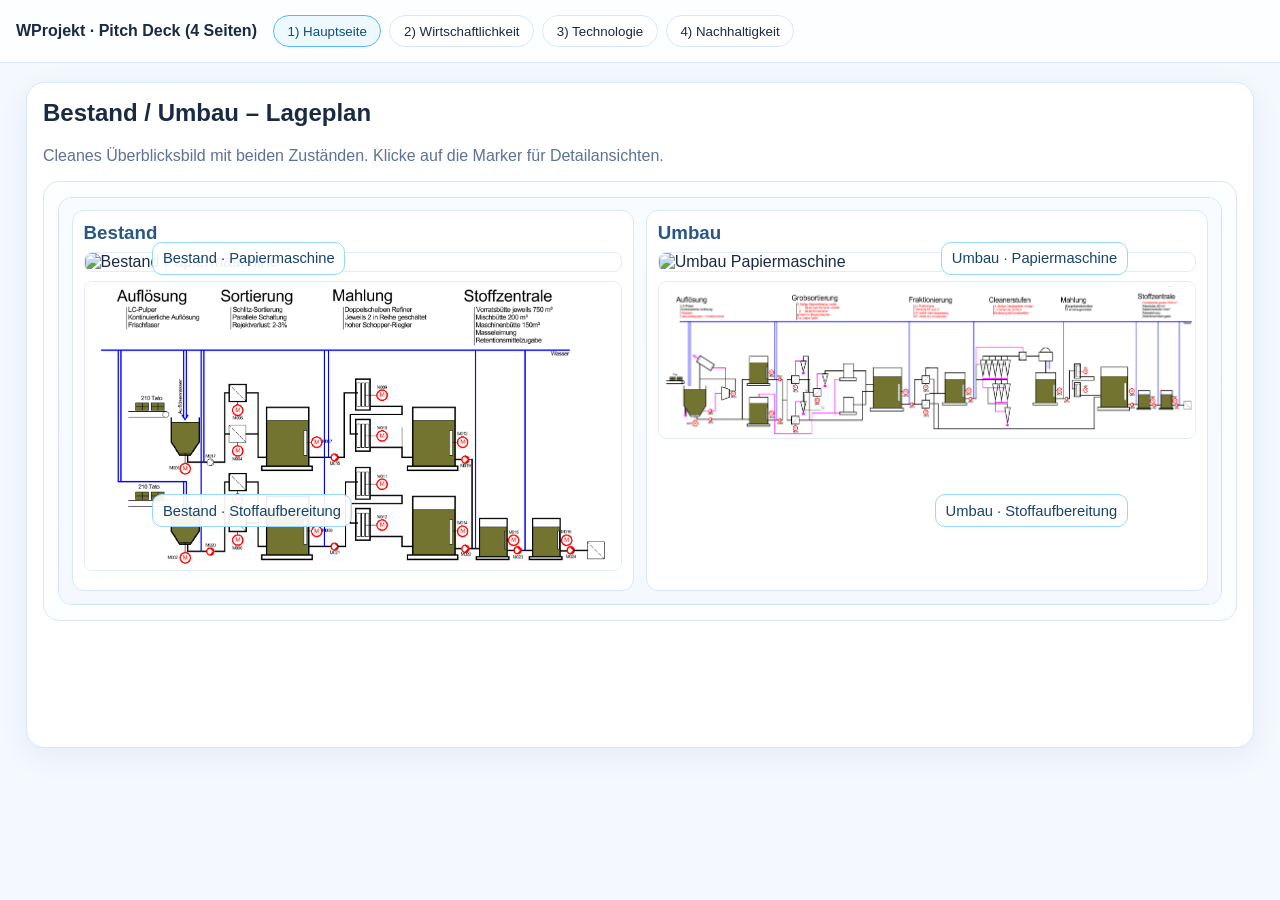
==== index.html @ 0bebb6df "Replace SVG composition with reliable HTML image layout" ====
<!doctype html>
<html lang="de">
<head>
  <meta charset="UTF-8" />
  <meta name="viewport" content="width=device-width, initial-scale=1.0" />
  <title>WProjekt – 4-Seiten Pitch Deck</title>
  <link rel="stylesheet" href="pitch.css" />
</head>
<body>
  <header class="topbar">
    <strong>WProjekt · Pitch Deck (4 Seiten)</strong>
    <nav class="tabs">
      <button class="tab active" data-target="hauptseite">1) Hauptseite</button>
      <button class="tab" data-target="wirtschaftlichkeit">2) Wirtschaftlichkeit</button>
      <button class="tab" data-target="technologie">3) Technologie</button>
      <button class="tab" data-target="nachhaltigkeit">4) Nachhaltigkeit</button>
    </nav>
  </header>

  <main>
    <section id="hauptseite" class="page active">
      <h1>Bestand / Umbau – Lageplan</h1>
      <p class="lead">Cleanes Überblicksbild mit beiden Zuständen. Klicke auf die Marker für Detailansichten.</p>

      <div class="plan-card single">
        <div class="plan-wrap">
          <div class="plan-combined" aria-label="Lageplan mit Bestand und Umbau">
            <div class="plan-col">
              <h3>Bestand</h3>
              <img src="Papiermaschine_Bestand.png" alt="Bestand Papiermaschine" />
              <img src="Stoffaufbereitung_Bestand.png" alt="Bestand Stoffaufbereitung" />
            </div>
            <div class="plan-col">
              <h3>Umbau</h3>
              <img src="Papiermaschine_Umbau.png" alt="Umbau Papiermaschine" />
              <img src="Stoffaufbereitung_Umbau.png" alt="Umbau Stoffaufbereitung" />
            </div>
          </div>

          <button class="hotspot hs1" data-title="Bestand – Stoffaufbereitung" data-image="Stoffaufbereitung_Bestand.png">Bestand · Stoffaufbereitung</button>
          <button class="hotspot hs2" data-title="Bestand – Papiermaschine" data-image="Papiermaschine_Bestand.png">Bestand · Papiermaschine</button>
          <button class="hotspot hs3" data-title="Umbau – Stoffaufbereitung" data-image="Stoffaufbereitung_Umbau.png">Umbau · Stoffaufbereitung</button>
          <button class="hotspot hs4" data-title="Umbau – Papiermaschine" data-image="Papiermaschine_Umbau.png">Umbau · Papiermaschine</button>
        </div>
      </div>
    </section>

    <section id="wirtschaftlichkeit" class="page">
      <h1>Wirtschaftlichkeit</h1>
      <p>Inhalt folgt. Hier ergänzen wir später Kosten, CAPEX/OPEX, ROI und Sensitivität.</p>
    </section>

    <section id="technologie" class="page">
      <h1>Technologie</h1>
      <p>Inhalt folgt. Hier ergänzen wir später Prozessänderungen, Komponenten und Integrationsrisiken.</p>
    </section>

    <section id="nachhaltigkeit" class="page">
      <h1>Nachhaltigkeit (Carbon Footprint)</h1>
      <p>Inhalt folgt. Hier ergänzen wir später CO₂-Bilanz, Scope-Abgrenzung und Einsparpotenziale.</p>
    </section>
  </main>

  <dialog id="viewer" class="viewer">
    <form method="dialog" class="viewer-head">
      <h3 id="viewerTitle">Detailansicht</h3>
      <button aria-label="Schließen">✕</button>
    </form>
    <img id="viewerImage" src="" alt="Detailbild" />
  </dialog>

  <script src="pitch.js"></script>
</body>
</html>
---- pitch.css ----
:root {
  --bg: #f4f8ff;
  --surface: #ffffff;
  --line: #d8e6ff;
  --text: #1a2a44;
  --muted: #5d7296;
  --accent: #8fd3ff;
  --accent-strong: #58b8ff;
}

* { box-sizing: border-box; }
body {
  margin: 0;
  font-family: "Segoe UI", "Inter", Arial, sans-serif;
  background: var(--bg);
  color: var(--text);
}

.topbar {
  position: sticky;
  top: 0;
  z-index: 10;
  display: flex;
  flex-wrap: wrap;
  gap: 0.8rem 1rem;
  align-items: center;
  padding: 0.95rem 1rem;
  background: #ffffffcc;
  backdrop-filter: blur(8px);
  border-bottom: 1px solid var(--line);
}

.tabs { display: flex; gap: 0.5rem; flex-wrap: wrap; }
.tab {
  border: 1px solid var(--line);
  background: #fff;
  color: var(--text);
  border-radius: 999px;
  padding: 0.46rem 0.85rem;
  cursor: pointer;
}
.tab.active {
  border-color: var(--accent-strong);
  background: #eef8ff;
  color: #0f4f79;
}

main { max-width: 1260px; margin: 1.2rem auto; padding: 0 1rem 2rem; }
.page {
  display: none;
  background: var(--surface);
  border: 1px solid var(--line);
  border-radius: 18px;
  padding: 1rem;
  min-height: 74vh;
  box-shadow: 0 8px 30px rgba(31, 86, 129, 0.07);
}
.page.active { display: block; }

h1 { margin-top: 0; }
.lead { color: var(--muted); }

.plan-card.single {
  border: 1px solid var(--line);
  border-radius: 16px;
  padding: 0.9rem;
  background: #fcfeff;
}

.plan-wrap {
  position: relative;
  border-radius: 14px;
  overflow: hidden;
  border: 1px solid #cfe2ff;
}

.plan-combined {
  display: grid;
  grid-template-columns: repeat(2, minmax(0, 1fr));
  gap: 0.8rem;
  padding: 0.8rem;
  background: linear-gradient(#f8fbff, #f5f9ff);
}

.plan-col {
  border: 1px solid #d6e7ff;
  border-radius: 12px;
  background: #fff;
  padding: 0.65rem;
}

.plan-col h3 {
  margin: 0 0 0.5rem;
  color: #295784;
}

.plan-col img {
  width: 100%;
  display: block;
  border: 1px solid #e1edff;
  border-radius: 8px;
  margin-bottom: 0.55rem;
}

.hotspot {
  position: absolute;
  border: 1px solid #98d7ff;
  background: #ffffffeb;
  color: #18436c;
  padding: 0.45rem 0.6rem;
  border-radius: 10px;
  cursor: pointer;
  font-size: 0.92rem;
}
.hotspot:hover { border-color: var(--accent-strong); background: #eef8ff; }

.hs1 { left: 8%; top: 73%; }
.hs2 { left: 8%; top: 11%; }
.hs3 { right: 8%; top: 73%; }
.hs4 { right: 8%; top: 11%; }

.viewer {
  width: min(1100px, 95vw);
  border: 1px solid var(--line);
  border-radius: 14px;
  padding: 0.6rem;
  background: #fff;
  color: var(--text);
}
.viewer::backdrop { background: rgba(30, 52, 78, 0.35); }
.viewer-head {
  display: flex;
  justify-content: space-between;
  align-items: center;
  margin-bottom: 0.65rem;
}
.viewer-head button {
  border: 1px solid var(--line);
  border-radius: 8px;
  padding: 0.35rem 0.55rem;
  cursor: pointer;
  background: #fff;
}
#viewerImage {
  width: 100%;
  max-height: 76vh;
  object-fit: contain;
  border-radius: 8px;
  border: 1px solid #e3eeff;
}
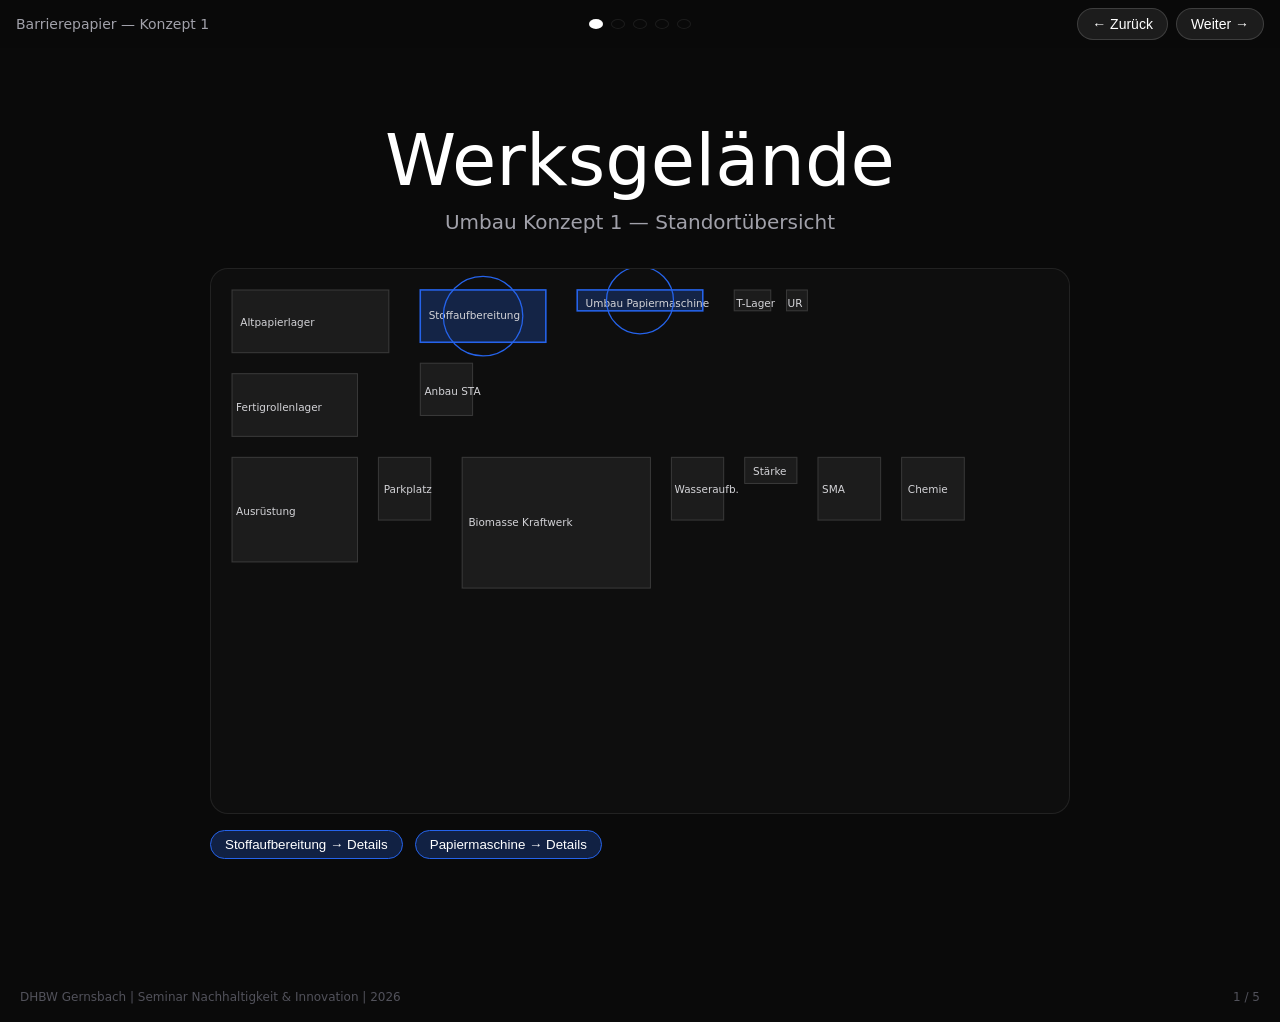
==== commit 27510a14: "Rebuild deck as dark Apple-style 5-slide single-page experience" ====
--- a/index.html
+++ b/index.html
@@ -3,71 +3,148 @@
 <head>
   <meta charset="UTF-8" />
   <meta name="viewport" content="width=device-width, initial-scale=1.0" />
-  <title>WProjekt – 4-Seiten Pitch Deck</title>
+  <title>Barrierepapier — Konzept 1</title>
   <link rel="stylesheet" href="pitch.css" />
+  <script defer src="https://cdn.jsdelivr.net/npm/chart.js@4.4.3/dist/chart.umd.min.js"></script>
 </head>
 <body>
   <header class="topbar">
-    <strong>WProjekt · Pitch Deck (4 Seiten)</strong>
-    <nav class="tabs">
-      <button class="tab active" data-target="hauptseite">1) Hauptseite</button>
-      <button class="tab" data-target="wirtschaftlichkeit">2) Wirtschaftlichkeit</button>
-      <button class="tab" data-target="technologie">3) Technologie</button>
-      <button class="tab" data-target="nachhaltigkeit">4) Nachhaltigkeit</button>
-    </nav>
+    <div class="project-title">Barrierepapier — Konzept 1</div>
+    <nav class="dot-nav" id="dotNav" aria-label="Slide Navigation"></nav>
+    <div class="nav-actions">
+      <button id="prevBtn" class="pill">← Zurück</button>
+      <button id="nextBtn" class="pill">Weiter →</button>
+    </div>
   </header>
 
-  <main>
-    <section id="hauptseite" class="page active">
-      <h1>Bestand / Umbau – Lageplan</h1>
-      <p class="lead">Cleanes Überblicksbild mit beiden Zuständen. Klicke auf die Marker für Detailansichten.</p>
+  <main class="deck">
+    <section class="slide active" data-title="Werksgelände">
+      <h1>Werksgelände</h1>
+      <p class="sub">Umbau Konzept 1 — Standortübersicht</p>
 
-      <div class="plan-card single">
-        <div class="plan-wrap">
-          <div class="plan-combined" aria-label="Lageplan mit Bestand und Umbau">
-            <div class="plan-col">
-              <h3>Bestand</h3>
-              <img src="Papiermaschine_Bestand.png" alt="Bestand Papiermaschine" />
-              <img src="Stoffaufbereitung_Bestand.png" alt="Bestand Stoffaufbereitung" />
-            </div>
-            <div class="plan-col">
-              <h3>Umbau</h3>
-              <img src="Papiermaschine_Umbau.png" alt="Umbau Papiermaschine" />
-              <img src="Stoffaufbereitung_Umbau.png" alt="Umbau Stoffaufbereitung" />
-            </div>
-          </div>
+      <div class="plan-wrap">
+        <svg viewBox="0 0 820 520" class="lageplan" role="img" aria-label="Lageplan mit Gebäuden">
+          <g class="building"><rect x="20" y="20" width="150" height="60"/><text x="28" y="54">Altpapierlager</text></g>
+          <g class="building interactive" data-target="stoff"><rect x="200" y="20" width="120" height="50"/><text x="208" y="48">Stoffaufbereitung</text></g>
+          <g class="building interactive" data-target="pm"><rect x="350" y="20" width="120" height="20"/><text x="358" y="36">Umbau Papiermaschine</text></g>
+          <g class="building"><rect x="500" y="20" width="35" height="20"/><text x="502" y="36">T-Lager</text></g>
+          <g class="building"><rect x="550" y="20" width="20" height="20"/><text x="551" y="36">UR</text></g>
+          <g class="building"><rect x="200" y="90" width="50" height="50"/><text x="204" y="120">Anbau STA</text></g>
+          <g class="building"><rect x="20" y="100" width="120" height="60"/><text x="24" y="136">Fertigrollenlager</text></g>
+          <g class="building"><rect x="20" y="180" width="120" height="100"/><text x="24" y="235">Ausrüstung</text></g>
+          <g class="building"><rect x="160" y="180" width="50" height="60"/><text x="165" y="214">Parkplatz</text></g>
+          <g class="building"><rect x="240" y="180" width="180" height="125"/><text x="246" y="246">Biomasse Kraftwerk</text></g>
+          <g class="building"><rect x="440" y="180" width="50" height="60"/><text x="443" y="214">Wasseraufb.</text></g>
+          <g class="building"><rect x="510" y="180" width="50" height="25"/><text x="518" y="197">Stärke</text></g>
+          <g class="building"><rect x="580" y="180" width="60" height="60"/><text x="584" y="214">SMA</text></g>
+          <g class="building"><rect x="660" y="180" width="60" height="60"/><text x="666" y="214">Chemie</text></g>
 
-          <button class="hotspot hs1" data-title="Bestand – Stoffaufbereitung" data-image="Stoffaufbereitung_Bestand.png">Bestand · Stoffaufbereitung</button>
-          <button class="hotspot hs2" data-title="Bestand – Papiermaschine" data-image="Papiermaschine_Bestand.png">Bestand · Papiermaschine</button>
-          <button class="hotspot hs3" data-title="Umbau – Stoffaufbereitung" data-image="Stoffaufbereitung_Umbau.png">Umbau · Stoffaufbereitung</button>
-          <button class="hotspot hs4" data-title="Umbau – Papiermaschine" data-image="Papiermaschine_Umbau.png">Umbau · Papiermaschine</button>
+          <circle class="pulse" cx="260" cy="45" r="38"></circle>
+          <circle class="pulse" cx="410" cy="30" r="32"></circle>
+        </svg>
+        <div class="chips">
+          <button class="chip" data-target="stoff">Stoffaufbereitung → Details</button>
+          <button class="chip" data-target="pm">Papiermaschine → Details</button>
         </div>
+      </div>
+
+      <div id="overlayPanel" class="overlay-panel">
+        <div class="overlay-head">
+          <h3 id="overlayTitle">Detailansicht</h3>
+          <button id="closeOverlay" class="pill">✕ Schließen</button>
+        </div>
+        <img id="overlayImage" src="" alt="Detailbild" />
       </div>
     </section>
 
-    <section id="wirtschaftlichkeit" class="page">
-      <h1>Wirtschaftlichkeit</h1>
-      <p>Inhalt folgt. Hier ergänzen wir später Kosten, CAPEX/OPEX, ROI und Sensitivität.</p>
+    <section class="slide" data-title="Investition & Wirtschaftlichkeit">
+      <h1>Investition & Wirtschaftlichkeit</h1>
+      <p class="sub">Amortisation in Jahr 13 — positiver NPV ab Jahr 14</p>
+      <div class="kpi-grid two">
+        <article class="card"><p class="kpi">248,4</p><p class="meta">Gesamt-CAPEX (Mio. €)</p></article>
+        <article class="card"><p class="kpi">13</p><p class="meta">Break-Even (Jahr)</p></article>
+        <article class="card"><p class="kpi pos">+15,4</p><p class="meta">OPEX Δ Energie (Mio. €/a)</p></article>
+        <article class="card"><p class="kpi pos">+75,1</p><p class="meta">OPEX Δ Rohstoff (Mio. €/a)</p></article>
+      </div>
+      <div class="card"><h3>Kumulierter Cashflow über 25 Jahre</h3><canvas id="cashflowChart"></canvas></div>
+      <div class="card"><h3>OPEX-Struktur Bestand vs. Umbau (Mio. €/a)</h3><canvas id="opexChart"></canvas></div>
+
+      <details><summary>CAPEX-Aufschlüsselung (Top-Positionen)</summary><table><tr><td>Biomassekraftwerk</td><td>124,4 Mio. €</td></tr><tr><td>Papiermaschine (Umbau)</td><td>83,1 Mio. €</td></tr><tr><td>Stoffaufbereitung</td><td>32,9 Mio. €</td></tr><tr><td>Streichmassenaufb.</td><td>8,0 Mio. €</td></tr><tr><th>Gesamt</th><th>248,4 Mio. €</th></tr></table></details>
+      <details><summary>LCOE Biomassekraftwerk</summary><p>Szenario A: <strong>40,3 €/MWh</strong> (−50 % vs. Markt) · NPV +209 Mio. €</p><p>Szenario B: <strong>53,3 €/MWh</strong> (−37 % vs. Markt) · Marktpreis 80–100 €/MWh</p></details>
+      <details><summary>Jahresergebnis (Auswahl)</summary><table><tr><th>Jahr</th><th>EBITDA</th><th>Cashflow</th><th>Kumuliert</th></tr><tr><td>1</td><td>−16,0</td><td>−16,0</td><td>−264</td></tr><tr><td>5</td><td>+27,5</td><td>+22,2</td><td>−174</td></tr><tr><td>10</td><td>+25,4</td><td>+20,8</td><td>−65</td></tr><tr><td>13</td><td>+24,5</td><td>+20,1</td><td>−4</td></tr><tr><td>15</td><td>+23,5</td><td>+19,4</td><td>+36</td></tr><tr><td>25</td><td>+17,1</td><td>+14,9</td><td>+207</td></tr></table></details>
     </section>
 
-    <section id="technologie" class="page">
-      <h1>Technologie</h1>
-      <p>Inhalt folgt. Hier ergänzen wir später Prozessänderungen, Komponenten und Integrationsrisiken.</p>
+    <section class="slide" data-title="Product Carbon Footprint">
+      <h1>Product Carbon Footprint</h1>
+      <p class="sub">Cradle-to-Gate | Funktionelle Einheit: 1 m² Barrierepapier</p>
+      <div class="banner"><p class="hero">−52,7 %</p><p class="sub">PCF-Reduktion gegenüber Bestand</p><span class="success">✓ Ziel ≥ 50% erreicht</span></div>
+      <div class="kpi-grid three">
+        <article class="card"><p class="kpi">0,071</p><p class="meta">PCF Bestand (kg CO₂e/m²)</p></article>
+        <article class="card"><p class="kpi">0,034</p><p class="meta">PCF Umbau (kg CO₂e/m²)</p></article>
+        <article class="card"><p class="kpi">662 → 0</p><p class="meta">Strom Extern (kWh/t)</p></article>
+      </div>
+      <div class="card"><h3>CO₂e-Beitrag je Kategorie (kg CO₂e / m²)</h3><canvas id="pcfChart"></canvas><p class="meta">* Streichkomponenten (Umbau) beinhalten PHA, Chitosan, Shellac.</p></div>
+      <details><summary>Emissionsfaktoren (Quellen)</summary><table><tr><th>Material</th><th>EF</th><th>Quelle</th></tr><tr><td>BEKP Eukalyptus</td><td>1,10</td><td>ecoinvent</td></tr><tr><td>Altpapier AP 04.01.01</td><td>0,09</td><td>IDEMAT 2024</td></tr><tr><td>PHA</td><td>6,00</td><td>IDEMAT 2024</td></tr><tr><td>Chitosan</td><td>10,00</td><td>IDEMAT 2024</td></tr><tr><td>Shellac E904</td><td>2,00</td><td>IDEMAT 2024</td></tr></table></details>
+      <details><summary>Vollständige Mengenbilanz</summary><p>BEKP/Altpapier: 37,50 → 41,30 g/m² · Strom: 828 → 1001 kWh/t · Gas: 342 → 0 kWh/t · Wasser: 12,0 → 10,2 m³/t.</p></details>
     </section>
 
-    <section id="nachhaltigkeit" class="page">
-      <h1>Nachhaltigkeit (Carbon Footprint)</h1>
-      <p>Inhalt folgt. Hier ergänzen wir später CO₂-Bilanz, Scope-Abgrenzung und Einsparpotenziale.</p>
+    <section class="slide" data-title="Slot-Die Technologie">
+      <h1>Slot-Die Barrierebeschichtung</h1>
+      <p class="sub">10-Schicht-Sprühtechnologie — wasserbasiert, mineralölfrei, recyclebar</p>
+      <div class="split">
+        <article class="card stack">
+          <p class="meta">50 g/m² gesamt</p>
+          <div class="layers">
+            <div style="--h:8%;--c:rgba(37,99,235,.3)">Top Coat hydrophob · 0,8 g/m²</div>
+            <div style="--h:14%;--c:rgba(239,159,39,.35)">Barrierestrich oben · 4,0 g/m²</div>
+            <div style="--h:10%;--c:rgba(93,202,165,.25)">Primer oben · 2,0 g/m²</div>
+            <div style="--h:44%;--c:rgba(255,255,255,.08)">Recyclingfaser · 38,0 g/m²</div>
+            <div style="--h:10%;--c:rgba(93,202,165,.25)">Primer unten · 2,0 g/m²</div>
+            <div style="--h:14%;--c:rgba(239,159,39,.35)">Barrierestrich unten · 4,0 g/m²</div>
+          </div>
+        </article>
+        <article class="card">
+          <h3>Präzisionsbeschichtung ohne Kontakt</h3>
+          <p>Das Slot-Die-Verfahren trägt wasserbasierte Funktionsschichten berührungslos und hochpräzise auf. Geeignet für Biopolymer-Dispersionen wie PHA, Chitosan und PVOH — mit homogener Schichtdicke unter 1 μm Toleranz.</p>
+          <div class="link-buttons"><a class="pill" href="#">Slot-Die CFD Simulation</a><a class="pill" href="#">Basics of Slot Die Coating</a><a class="pill" href="#">Chitosan Slot-Die</a></div>
+        </article>
+      </div>
+      <h3>Marktpositionierung — Top-3 Fahrweisen (85 % der Produktion)</h3>
+      <div class="kpi-grid three">
+        <article class="card"><p class="kpi">45 %</p><p class="meta">Standard Fett</p><div class="bar"><span style="width:45%"></span></div></article>
+        <article class="card"><p class="kpi">25 %</p><p class="meta">Universal</p><div class="bar"><span style="width:25%"></span></div></article>
+        <article class="card"><p class="kpi">10 %</p><p class="meta">Hochtemperatur</p><div class="bar"><span style="width:10%"></span></div></article>
+      </div>
+      <details><summary>Alle 6 Produktvarianten</summary><p>Standard Fett, Universal, Hochtemperatur sowie MOH-konform, Max Fett+MOH, Hochbarriere OTR.</p></details>
+      <details><summary>Vollständige Strichrezepturen</summary><p>Hitzebarriere, MOH-Barriere und Top-Coat gemäß Vorgaben (PHA/Chitosan/PVOH/AKD/Shellac etc.).</p></details>
+      <details><summary>Technische Produktspezifikationen</summary><p>Flächengewicht 50 g/m² ±2 %, KIT ≥8, WVTR &lt;80, OTR &lt;20 cm³/m²·d.</p></details>
+    </section>
+
+    <section class="slide" data-title="Nachhaltigkeit & Ressourcen">
+      <h1>Nachhaltigkeit & Ressourcen</h1>
+      <p class="sub">Weniger Wasser, kürzere Lieferkette, Null externe Entsorgung</p>
+      <div class="kpi-grid three">
+        <article class="card"><p class="kpi">−15,1 %</p><p class="meta">Frischwasser (12,0 → 10,2 m³/t)</p></article>
+        <article class="card"><p class="kpi">−15,1 %</p><p class="meta">Abwasser (10,8 → 9,2 m³/t)</p></article>
+        <article class="card"><p class="kpi">0 €/t</p><p class="meta">Entsorgung (intern Biomasse-KW)</p></article>
+      </div>
+      <h3>Wasserspar-Maßnahmen</h3>
+      <div class="kpi-grid three">
+        <article class="card"><p class="meta"><strong>Scheibenfilter</strong> · −0,55 m³/t</p></article>
+        <article class="card"><p class="meta"><strong>Traversierreiniger</strong> · −1,58 m³/t</p></article>
+        <article class="card"><p class="meta"><strong>Streichfarbenaufbereitung</strong> · +0,31 m³/t</p></article>
+      </div>
+      <p class="meta">Gesamteinsparung: −1,82 m³/t = −15,1 % Frischwasserreduktion</p>
+      <div class="card"><h3>Lieferkette</h3><p>BEKP Eukalyptus: 🚢 9.000 km (1,10 kg CO₂e/kg)</p><p>Altpapier AP 04.01.01: 🚚 50 km (0,09 kg CO₂e/kg)</p><div class="distance"><div class="full"></div><div class="tiny"></div></div><p class="meta">−99,4 % Transportdistanz</p></div>
+      <details><summary>Vollständige Wasserbilanz</summary><p>Abwasser 8,5 m³/t, Verdunstung 2,2 m³/t, Produktfeuchte 0,05 m³/t, Kühlwasserverluste 0,75 m³/t.</p></details>
+      <details><summary>Energiemanagement: Bestand vs. Umbau</summary><p>Bestand: Kohlestaub + ext. Strom + Gas / Umbau: Biomassekraftwerk, 0 % ext. Strom, kein Gas.</p></details>
     </section>
   </main>
 
-  <dialog id="viewer" class="viewer">
-    <form method="dialog" class="viewer-head">
-      <h3 id="viewerTitle">Detailansicht</h3>
-      <button aria-label="Schließen">✕</button>
-    </form>
-    <img id="viewerImage" src="" alt="Detailbild" />
-  </dialog>
+  <footer class="foot">
+    <span>DHBW Gernsbach | Seminar Nachhaltigkeit & Innovation | 2026</span>
+    <span id="slideCounter">1 / 5</span>
+  </footer>
 
   <script src="pitch.js"></script>
 </body>
--- a/pitch.css
+++ b/pitch.css
@@ -1,150 +1,105 @@
 :root {
-  --bg: #f4f8ff;
-  --surface: #ffffff;
-  --line: #d8e6ff;
-  --text: #1a2a44;
-  --muted: #5d7296;
-  --accent: #8fd3ff;
-  --accent-strong: #58b8ff;
+  --bg: #0a0a0a;
+  --line: rgba(255, 255, 255, 0.08);
+  --text: #ffffff;
+  --sub: #a1a1aa;
+  --body: #d4d4d8;
+  --blue: #2563eb;
+  --ease: cubic-bezier(0.25, 0.46, 0.45, 0.94);
 }
-
 * { box-sizing: border-box; }
 body {
   margin: 0;
-  font-family: "Segoe UI", "Inter", Arial, sans-serif;
   background: var(--bg);
   color: var(--text);
+  font-family: -apple-system, system-ui, "Helvetica Neue", sans-serif;
+  font-weight: 300;
+}
+.topbar {
+  position: sticky; top: 0; z-index: 20;
+  height: 48px; display: grid; grid-template-columns: 1fr auto 1fr;
+  align-items: center; padding: 0 16px;
+  background: rgba(10,10,10,.85); backdrop-filter: blur(20px);
+}
+.project-title { font-size: 14px; color: var(--sub); }
+.dot-nav { display: flex; gap: 8px; justify-content: center; }
+.dot { width: 10px; height: 10px; border-radius: 50%; border: 1px solid var(--line); background: transparent; cursor: pointer; }
+.dot.active { background: #fff; }
+.nav-actions { display: flex; justify-content: flex-end; gap: 8px; }
+.pill {
+  border: 1px solid rgba(255,255,255,.15); background: rgba(255,255,255,.08); color: #fff;
+  border-radius: 100px; padding: 7px 14px; cursor: pointer; text-decoration: none; font-size: 14px;
+  transition: all .4s var(--ease);
+}
+.pill:hover { background: rgba(255,255,255,.15); }
+
+.deck { max-width: 1200px; margin: 0 auto; padding: 30px 24px 90px; }
+.slide { display: none; min-height: calc(100vh - 120px); padding: 20px 0; }
+.slide.active { display: block; }
+h1 { font-size: clamp(56px, 7vw, 72px); font-weight: 200; margin: 20px 0 8px; text-align: center; }
+.sub { font-size: 20px; color: var(--sub); text-align: center; margin: 0 0 34px; }
+h3 { font-size: 22px; font-weight: 300; margin: 20px 0 12px; }
+p { color: var(--body); font-size: 16px; }
+
+.plan-wrap { max-width: 860px; margin: 0 auto; }
+.lageplan { width: 100%; border: 1px solid var(--line); border-radius: 18px; background: rgba(255,255,255,.02); }
+.building rect { fill: rgba(255,255,255,.06); stroke: rgba(255,255,255,.15); transition: fill .2s var(--ease); }
+.building:hover rect { fill: rgba(255,255,255,.1); }
+.building text { fill: #d4d4d8; font-size: 10px; }
+.building.interactive rect { fill: rgba(37,99,235,.25); stroke: #2563eb; stroke-width: 1.5; cursor: pointer; }
+.pulse { fill: none; stroke: #2563eb; stroke-width: 1.2; animation: pulse 2s infinite; }
+@keyframes pulse { 0% {transform: scale(1); opacity:1;} 50% {transform: scale(1.05); opacity:.6;} 100% {transform: scale(1); opacity:1;} }
+.chips { display: flex; gap: 12px; margin: 12px 0; }
+.chip { background: rgba(37,99,235,.25); border: 1px solid #2563eb; color: #fff; border-radius: 100px; padding: 6px 14px; cursor: pointer; }
+
+.overlay-panel {
+  max-height: 0; overflow: hidden; opacity: 0; transition: all .4s var(--ease);
+  border-top: 1px solid transparent; margin-top: 8px;
+}
+.overlay-panel.open { max-height: 720px; opacity: 1; border-top: 1px solid var(--line); padding-top: 14px; }
+.overlay-head { display: flex; justify-content: space-between; align-items: center; }
+.overlay-panel img { width: 100%; border-radius: 18px; border: 1px solid var(--line); }
+
+.kpi-grid { display: grid; gap: 14px; margin: 12px 0 22px; }
+.kpi-grid.two { grid-template-columns: repeat(2, minmax(0, 1fr)); }
+.kpi-grid.three { grid-template-columns: repeat(3, minmax(0, 1fr)); }
+.card { background: rgba(255,255,255,.05); border: 1px solid var(--line); border-radius: 18px; padding: 18px; }
+.kpi { font-size: clamp(48px, 6vw, 64px); line-height: 1; font-weight: 200; margin: 0 0 8px; color: #fff; }
+.kpi.pos { color: #4ade80; }
+.meta { font-size: 13px; color: var(--sub); margin: 0; }
+.banner { text-align: center; margin-bottom: 24px; }
+.hero { font-size: 96px; font-weight: 200; margin: 0; color: #fff; }
+.success { display: inline-block; margin-top: 8px; border-radius: 100px; padding: 6px 20px; color: #4ade80; border: 1px solid rgba(34,197,94,.4); background: rgba(34,197,94,.15); }
+
+canvas { max-height: 300px; }
+
+details { border-top: 1px solid var(--line); padding: 12px 0; }
+summary { list-style: none; cursor: pointer; color: #fff; position: relative; padding-left: 18px; }
+summary::before { content: '›'; position: absolute; left: 0; transition: transform .4s var(--ease); }
+details[open] summary::before { transform: rotate(90deg); }
+
+table { width: 100%; border-collapse: collapse; color: var(--body); }
+td, th { text-align: left; padding: 8px 0; border-bottom: 1px solid var(--line); font-weight: 300; }
+
+.split { display: grid; grid-template-columns: 40% 60%; gap: 14px; }
+.layers { border: 1px solid var(--line); border-radius: 12px; overflow: hidden; }
+.layers div { height: var(--h); background: var(--c); border-bottom: 1px solid rgba(255,255,255,.06); padding: 6px 8px; font-size: 12px; color: #d4d4d8; }
+.link-buttons { display: flex; flex-wrap: wrap; gap: 8px; }
+.bar { margin-top: 8px; height: 8px; border-radius: 99px; background: rgba(255,255,255,.08); }
+.bar span { display: block; height: 100%; background: #2563eb; border-radius: 99px; }
+.distance { margin-top: 12px; }
+.distance .full { height: 10px; background: rgba(255,255,255,.8); border-radius: 100px; }
+.distance .tiny { margin-top: 6px; width: .56%; min-width: 8px; height: 10px; background: #2563eb; border-radius: 100px; }
+
+.foot {
+  height: 40px; display: flex; justify-content: space-between; align-items: center;
+  color: #52525b; font-size: 12px; padding: 0 20px 10px;
 }
 
-.topbar {
-  position: sticky;
-  top: 0;
-  z-index: 10;
-  display: flex;
-  flex-wrap: wrap;
-  gap: 0.8rem 1rem;
-  align-items: center;
-  padding: 0.95rem 1rem;
-  background: #ffffffcc;
-  backdrop-filter: blur(8px);
-  border-bottom: 1px solid var(--line);
+@media (max-width: 900px) {
+  .topbar { grid-template-columns: 1fr; height: auto; gap: 8px; padding: 8px; }
+  .nav-actions { justify-content: center; }
+  .kpi-grid.two, .kpi-grid.three, .split { grid-template-columns: 1fr; }
+  h1 { font-size: 48px; }
+  .hero { font-size: 72px; }
 }
-
-.tabs { display: flex; gap: 0.5rem; flex-wrap: wrap; }
-.tab {
-  border: 1px solid var(--line);
-  background: #fff;
-  color: var(--text);
-  border-radius: 999px;
-  padding: 0.46rem 0.85rem;
-  cursor: pointer;
-}
-.tab.active {
-  border-color: var(--accent-strong);
-  background: #eef8ff;
-  color: #0f4f79;
-}
-
-main { max-width: 1260px; margin: 1.2rem auto; padding: 0 1rem 2rem; }
-.page {
-  display: none;
-  background: var(--surface);
-  border: 1px solid var(--line);
-  border-radius: 18px;
-  padding: 1rem;
-  min-height: 74vh;
-  box-shadow: 0 8px 30px rgba(31, 86, 129, 0.07);
-}
-.page.active { display: block; }
-
-h1 { margin-top: 0; }
-.lead { color: var(--muted); }
-
-.plan-card.single {
-  border: 1px solid var(--line);
-  border-radius: 16px;
-  padding: 0.9rem;
-  background: #fcfeff;
-}
-
-.plan-wrap {
-  position: relative;
-  border-radius: 14px;
-  overflow: hidden;
-  border: 1px solid #cfe2ff;
-}
-
-.plan-combined {
-  display: grid;
-  grid-template-columns: repeat(2, minmax(0, 1fr));
-  gap: 0.8rem;
-  padding: 0.8rem;
-  background: linear-gradient(#f8fbff, #f5f9ff);
-}
-
-.plan-col {
-  border: 1px solid #d6e7ff;
-  border-radius: 12px;
-  background: #fff;
-  padding: 0.65rem;
-}
-
-.plan-col h3 {
-  margin: 0 0 0.5rem;
-  color: #295784;
-}
-
-.plan-col img {
-  width: 100%;
-  display: block;
-  border: 1px solid #e1edff;
-  border-radius: 8px;
-  margin-bottom: 0.55rem;
-}
-
-.hotspot {
-  position: absolute;
-  border: 1px solid #98d7ff;
-  background: #ffffffeb;
-  color: #18436c;
-  padding: 0.45rem 0.6rem;
-  border-radius: 10px;
-  cursor: pointer;
-  font-size: 0.92rem;
-}
-.hotspot:hover { border-color: var(--accent-strong); background: #eef8ff; }
-
-.hs1 { left: 8%; top: 73%; }
-.hs2 { left: 8%; top: 11%; }
-.hs3 { right: 8%; top: 73%; }
-.hs4 { right: 8%; top: 11%; }
-
-.viewer {
-  width: min(1100px, 95vw);
-  border: 1px solid var(--line);
-  border-radius: 14px;
-  padding: 0.6rem;
-  background: #fff;
-  color: var(--text);
-}
-.viewer::backdrop { background: rgba(30, 52, 78, 0.35); }
-.viewer-head {
-  display: flex;
-  justify-content: space-between;
-  align-items: center;
-  margin-bottom: 0.65rem;
-}
-.viewer-head button {
-  border: 1px solid var(--line);
-  border-radius: 8px;
-  padding: 0.35rem 0.55rem;
-  cursor: pointer;
-  background: #fff;
-}
-#viewerImage {
-  width: 100%;
-  max-height: 76vh;
-  object-fit: contain;
-  border-radius: 8px;
-  border: 1px solid #e3eeff;
-}
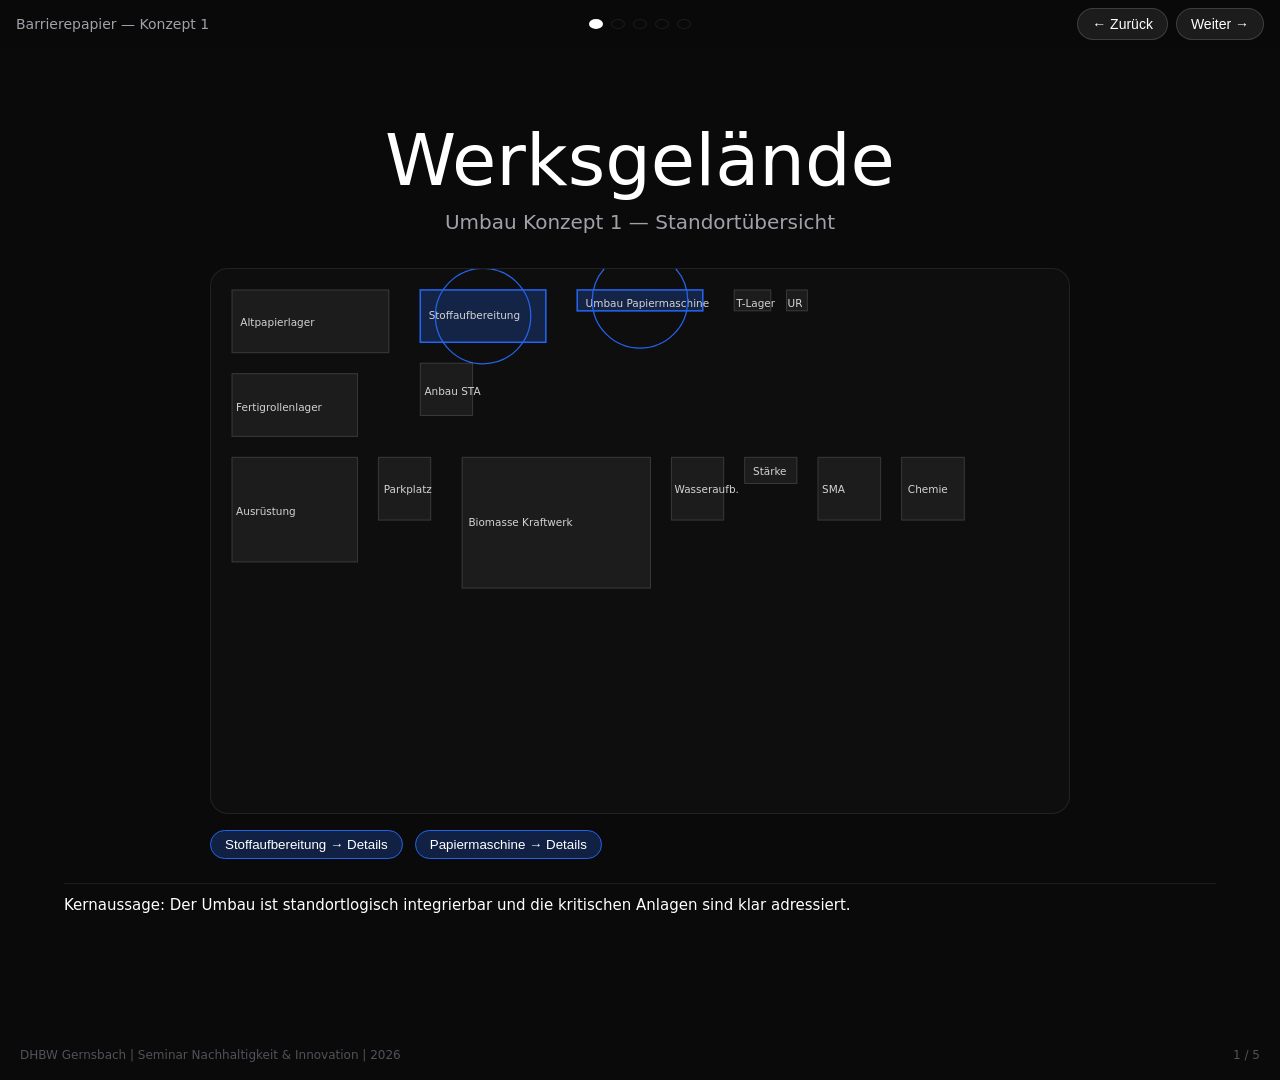
==== commit 437aef5d: "Apply Claude review fixes for charts, SVG pulses, and recipe details" ====
--- a/index.html
+++ b/index.html
@@ -21,7 +21,6 @@
     <section class="slide active" data-title="Werksgelände">
       <h1>Werksgelände</h1>
       <p class="sub">Umbau Konzept 1 — Standortübersicht</p>
-
       <div class="plan-wrap">
         <svg viewBox="0 0 820 520" class="lageplan" role="img" aria-label="Lageplan mit Gebäuden">
           <g class="building"><rect x="20" y="20" width="150" height="60"/><text x="28" y="54">Altpapierlager</text></g>
@@ -38,21 +37,15 @@
           <g class="building"><rect x="510" y="180" width="50" height="25"/><text x="518" y="197">Stärke</text></g>
           <g class="building"><rect x="580" y="180" width="60" height="60"/><text x="584" y="214">SMA</text></g>
           <g class="building"><rect x="660" y="180" width="60" height="60"/><text x="666" y="214">Chemie</text></g>
-
-          <circle class="pulse" cx="260" cy="45" r="38"></circle>
-          <circle class="pulse" cx="410" cy="30" r="32"></circle>
         </svg>
         <div class="chips">
           <button class="chip" data-target="stoff">Stoffaufbereitung → Details</button>
           <button class="chip" data-target="pm">Papiermaschine → Details</button>
         </div>
       </div>
-
+      <p class="so-what">Kernaussage: Der Umbau ist standortlogisch integrierbar und die kritischen Anlagen sind klar adressiert.</p>
       <div id="overlayPanel" class="overlay-panel">
-        <div class="overlay-head">
-          <h3 id="overlayTitle">Detailansicht</h3>
-          <button id="closeOverlay" class="pill">✕ Schließen</button>
-        </div>
+        <div class="overlay-head"><h3 id="overlayTitle">Detailansicht</h3><button id="closeOverlay" class="pill">✕ Schließen</button></div>
         <img id="overlayImage" src="" alt="Detailbild" />
       </div>
     </section>
@@ -66,12 +59,12 @@
         <article class="card"><p class="kpi pos">+15,4</p><p class="meta">OPEX Δ Energie (Mio. €/a)</p></article>
         <article class="card"><p class="kpi pos">+75,1</p><p class="meta">OPEX Δ Rohstoff (Mio. €/a)</p></article>
       </div>
-      <div class="card"><h3>Kumulierter Cashflow über 25 Jahre</h3><canvas id="cashflowChart"></canvas></div>
-      <div class="card"><h3>OPEX-Struktur Bestand vs. Umbau (Mio. €/a)</h3><canvas id="opexChart"></canvas></div>
-
-      <details><summary>CAPEX-Aufschlüsselung (Top-Positionen)</summary><table><tr><td>Biomassekraftwerk</td><td>124,4 Mio. €</td></tr><tr><td>Papiermaschine (Umbau)</td><td>83,1 Mio. €</td></tr><tr><td>Stoffaufbereitung</td><td>32,9 Mio. €</td></tr><tr><td>Streichmassenaufb.</td><td>8,0 Mio. €</td></tr><tr><th>Gesamt</th><th>248,4 Mio. €</th></tr></table></details>
-      <details><summary>LCOE Biomassekraftwerk</summary><p>Szenario A: <strong>40,3 €/MWh</strong> (−50 % vs. Markt) · NPV +209 Mio. €</p><p>Szenario B: <strong>53,3 €/MWh</strong> (−37 % vs. Markt) · Marktpreis 80–100 €/MWh</p></details>
+      <div class="card"><h3>Kumulierter Cashflow über 25 Jahre</h3><div class="chart-wrap"><canvas id="cashflowChart"></canvas></div></div>
+      <div class="card"><h3>OPEX-Struktur Bestand vs. Umbau (Mio. €/a)</h3><div class="chart-wrap opex"><canvas id="opexChart"></canvas></div><p class="meta right">Gesamt: Bestand 208 Mio. € | Umbau 234 Mio. €</p></div>
+      <details><summary>CAPEX-Aufschlüsselung (Top-Positionen)</summary><table><tr><td>Biomassekraftwerk</td><td>124,4 Mio. €</td></tr><tr><td>Papiermaschine (Umbau)</td><td>83,1 Mio. €</td></tr><tr><td>Stoffaufbereitung</td><td>32,9 Mio. €</td></tr><tr><td>Streichmassenaufbereitung</td><td>8,0 Mio. €</td></tr><tr><th>Gesamt</th><th>248,4 Mio. €</th></tr></table></details>
+      <details><summary>LCOE Biomassekraftwerk</summary><div class="kpi-grid two"><article class="card"><p class="kpi">40,3</p><p class="meta">Szenario A €/MWh (−50 % vs. Markt)</p></article><article class="card"><p class="kpi">53,3</p><p class="meta">Szenario B €/MWh (−37 % vs. Markt)</p></article></div><p class="meta">Marktpreis Referenz: 80–100 €/MWh · NPV Szenario A: +209 Mio. €</p></details>
       <details><summary>Jahresergebnis (Auswahl)</summary><table><tr><th>Jahr</th><th>EBITDA</th><th>Cashflow</th><th>Kumuliert</th></tr><tr><td>1</td><td>−16,0</td><td>−16,0</td><td>−264</td></tr><tr><td>5</td><td>+27,5</td><td>+22,2</td><td>−174</td></tr><tr><td>10</td><td>+25,4</td><td>+20,8</td><td>−65</td></tr><tr><td>13</td><td>+24,5</td><td>+20,1</td><td>−4</td></tr><tr><td>15</td><td>+23,5</td><td>+19,4</td><td>+36</td></tr><tr><td>25</td><td>+17,1</td><td>+14,9</td><td>+207</td></tr></table></details>
+      <p class="so-what">Kernaussage: Break-even wird im Jahr 13 erreicht, danach skaliert der positive Cashflow robust.</p>
     </section>
 
     <section class="slide" data-title="Product Carbon Footprint">
@@ -81,71 +74,51 @@
       <div class="kpi-grid three">
         <article class="card"><p class="kpi">0,071</p><p class="meta">PCF Bestand (kg CO₂e/m²)</p></article>
         <article class="card"><p class="kpi">0,034</p><p class="meta">PCF Umbau (kg CO₂e/m²)</p></article>
-        <article class="card"><p class="kpi">662 → 0</p><p class="meta">Strom Extern (kWh/t)</p></article>
+        <article class="card"><p class="kpi">662 → 0</p><p class="meta">Strom Extern (kWh/t)</p><span class="chip minor">−100 %</span></article>
       </div>
-      <div class="card"><h3>CO₂e-Beitrag je Kategorie (kg CO₂e / m²)</h3><canvas id="pcfChart"></canvas><p class="meta">* Streichkomponenten (Umbau) beinhalten PHA, Chitosan, Shellac.</p></div>
-      <details><summary>Emissionsfaktoren (Quellen)</summary><table><tr><th>Material</th><th>EF</th><th>Quelle</th></tr><tr><td>BEKP Eukalyptus</td><td>1,10</td><td>ecoinvent</td></tr><tr><td>Altpapier AP 04.01.01</td><td>0,09</td><td>IDEMAT 2024</td></tr><tr><td>PHA</td><td>6,00</td><td>IDEMAT 2024</td></tr><tr><td>Chitosan</td><td>10,00</td><td>IDEMAT 2024</td></tr><tr><td>Shellac E904</td><td>2,00</td><td>IDEMAT 2024</td></tr></table></details>
-      <details><summary>Vollständige Mengenbilanz</summary><p>BEKP/Altpapier: 37,50 → 41,30 g/m² · Strom: 828 → 1001 kWh/t · Gas: 342 → 0 kWh/t · Wasser: 12,0 → 10,2 m³/t.</p></details>
+      <div class="card"><h3>CO₂e-Beitrag je Kategorie (kg CO₂e / m²)</h3><div class="chart-wrap"><canvas id="pcfChart"></canvas></div><p class="meta">* Streichkomponenten (Umbau) beinhalten PHA, Chitosan, Shellac — höherwertiger Rohstoff, der Erdgas und Frischfaser kompensiert.</p></div>
+      <details><summary>Emissionsfaktoren (Quellen)</summary><table><tr><th>Material</th><th>EF [kg CO₂e/kg]</th><th>Quelle</th></tr><tr><td>BEKP Eukalyptus</td><td>1,10</td><td>ecoinvent</td></tr><tr><td>Altpapier AP 04.01.01</td><td>0,09</td><td>IDEMAT 2024</td></tr><tr><td>PHA</td><td>6,00</td><td>IDEMAT 2024</td></tr><tr><td>Chitosan</td><td>10,00</td><td>IDEMAT 2024</td></tr><tr><td>Shellac E904</td><td>2,00</td><td>IDEMAT 2024</td></tr><tr><td>Strom DE-Mix 2026</td><td>0,40</td><td>UBA/DEFRA 2025</td></tr><tr><td>Biomasse Strom intern</td><td>0,04</td><td>ProBas UBA</td></tr><tr><td>Dampf Biomasse intern</td><td>0,04</td><td>ProBas UBA</td></tr><tr><td>Dampf Erdgas</td><td>0,20</td><td>ProBas UBA</td></tr></table></details>
+      <details><summary>Vollständige Mengenbilanz</summary><table><tr><th>Komponente</th><th>Bestand [g/m²]</th><th>Umbau [g/m²]</th></tr><tr><td>BEKP / Altpapier</td><td>37,50</td><td>41,30</td></tr><tr><td>Stärke Oberfläche</td><td>4,00</td><td>3,68</td></tr><tr><td>Primer</td><td>–</td><td>4,00</td></tr><tr><td>Barrierestrich</td><td>–</td><td>8,00</td></tr><tr><td>Deckstrich</td><td>–</td><td>4,00</td></tr><tr><td>Strom gesamt</td><td>828 kWh/t</td><td>1001 kWh/t</td></tr><tr><td>Dampf</td><td>630 kWh/t</td><td>659 kWh/t</td></tr><tr><td>Gas</td><td>342 kWh/t</td><td>0 kWh/t</td></tr><tr><td>Frischwasser</td><td>12,0 m³/t</td><td>10,2 m³/t</td></tr></table></details>
+      <p class="so-what">Kernaussage: Trotz komplexerer Rezeptur sinkt der PCF deutlich um 52,7 %.</p>
     </section>
 
     <section class="slide" data-title="Slot-Die Technologie">
       <h1>Slot-Die Barrierebeschichtung</h1>
       <p class="sub">10-Schicht-Sprühtechnologie — wasserbasiert, mineralölfrei, recyclebar</p>
       <div class="split">
-        <article class="card stack">
-          <p class="meta">50 g/m² gesamt</p>
-          <div class="layers">
-            <div style="--h:8%;--c:rgba(37,99,235,.3)">Top Coat hydrophob · 0,8 g/m²</div>
-            <div style="--h:14%;--c:rgba(239,159,39,.35)">Barrierestrich oben · 4,0 g/m²</div>
-            <div style="--h:10%;--c:rgba(93,202,165,.25)">Primer oben · 2,0 g/m²</div>
-            <div style="--h:44%;--c:rgba(255,255,255,.08)">Recyclingfaser · 38,0 g/m²</div>
-            <div style="--h:10%;--c:rgba(93,202,165,.25)">Primer unten · 2,0 g/m²</div>
-            <div style="--h:14%;--c:rgba(239,159,39,.35)">Barrierestrich unten · 4,0 g/m²</div>
-          </div>
-        </article>
-        <article class="card">
-          <h3>Präzisionsbeschichtung ohne Kontakt</h3>
-          <p>Das Slot-Die-Verfahren trägt wasserbasierte Funktionsschichten berührungslos und hochpräzise auf. Geeignet für Biopolymer-Dispersionen wie PHA, Chitosan und PVOH — mit homogener Schichtdicke unter 1 μm Toleranz.</p>
-          <div class="link-buttons"><a class="pill" href="#">Slot-Die CFD Simulation</a><a class="pill" href="#">Basics of Slot Die Coating</a><a class="pill" href="#">Chitosan Slot-Die</a></div>
-        </article>
+        <article class="card"><p class="meta">50 g/m² gesamt</p><div class="layers"><div style="--h:8%;--c:rgba(37,99,235,.3)">Top Coat hydrophob · 0,8 g/m²</div><div style="--h:14%;--c:rgba(239,159,39,.35)">Barrierestrich oben · 4,0 g/m²</div><div style="--h:10%;--c:rgba(93,202,165,.25)">Primer oben · 2,0 g/m²</div><div style="--h:44%;--c:rgba(255,255,255,.08)">Recyclingfaser · 38,0 g/m²</div><div style="--h:10%;--c:rgba(93,202,165,.25)">Primer unten · 2,0 g/m²</div><div style="--h:14%;--c:rgba(239,159,39,.35)">Barrierestrich unten · 4,0 g/m²</div></div></article>
+        <article class="card"><h3>Präzisionsbeschichtung ohne Kontakt</h3><p>Das Slot-Die-Verfahren trägt wasserbasierte Funktionsschichten berührungslos und hochpräzise auf. Geeignet für Biopolymer-Dispersionen wie PHA, Chitosan und PVOH — mit homogener Schichtdicke unter 1 μm Toleranz.</p><div class="link-buttons"><a class="pill" href="#">Slot-Die CFD Simulation (Case Study)</a><a class="pill" href="#">Basics of Slot Die Coating — next Machinery</a><a class="pill" href="#">Chitosan Slot-Die — Springer Nature</a></div></article>
       </div>
       <h3>Marktpositionierung — Top-3 Fahrweisen (85 % der Produktion)</h3>
-      <div class="kpi-grid three">
-        <article class="card"><p class="kpi">45 %</p><p class="meta">Standard Fett</p><div class="bar"><span style="width:45%"></span></div></article>
-        <article class="card"><p class="kpi">25 %</p><p class="meta">Universal</p><div class="bar"><span style="width:25%"></span></div></article>
-        <article class="card"><p class="kpi">10 %</p><p class="meta">Hochtemperatur</p><div class="bar"><span style="width:10%"></span></div></article>
-      </div>
-      <details><summary>Alle 6 Produktvarianten</summary><p>Standard Fett, Universal, Hochtemperatur sowie MOH-konform, Max Fett+MOH, Hochbarriere OTR.</p></details>
-      <details><summary>Vollständige Strichrezepturen</summary><p>Hitzebarriere, MOH-Barriere und Top-Coat gemäß Vorgaben (PHA/Chitosan/PVOH/AKD/Shellac etc.).</p></details>
-      <details><summary>Technische Produktspezifikationen</summary><p>Flächengewicht 50 g/m² ±2 %, KIT ≥8, WVTR &lt;80, OTR &lt;20 cm³/m²·d.</p></details>
+      <div class="kpi-grid three"><article class="card"><p class="kpi">45 %</p><p class="meta">Standard Fett · KIT ≥ 10 | WVTR &lt; 150 | bis 200 °C</p><div class="bar"><span style="width:45%"></span></div></article><article class="card"><p class="kpi">25 %</p><p class="meta">Universal · KIT ≥ 10 | WVTR &lt; 80 | OTR &lt; 50</p><div class="bar"><span style="width:25%"></span></div></article><article class="card"><p class="kpi">10 %</p><p class="meta">Hochtemperatur · KIT ≥ 8 | bis 220 °C</p><div class="bar"><span style="width:10%"></span></div></article></div>
+      <details><summary>Alle 6 Produktvarianten</summary><table><tr><th>Variante</th><th>Anteil</th><th>Fokus</th></tr><tr><td>Standard Fett</td><td>45%</td><td>Fettbarriere</td></tr><tr><td>Universal</td><td>25%</td><td>Fett + MOH</td></tr><tr><td>Hochtemperatur</td><td>10%</td><td>220°C Stabilität</td></tr><tr><td>MOH-konform</td><td>5%</td><td>MOSH/MOAH</td></tr><tr><td>Max Fett+MOH</td><td>5%</td><td>Kombi-Barriere</td></tr><tr><td>Hochbarriere OTR</td><td>5%</td><td>Sauerstoffbarriere</td></tr></table></details>
+      <details><summary>Vollständige Strichrezepturen</summary>
+        <h4>Hitzebarriere (0,4 g/m² je Schicht)</h4>
+        <table><tr><th>Komponente</th><th>Teile</th><th>Dosierung</th><th>Funktion</th></tr><tr><td>PHA</td><td>80</td><td>0,320</td><td>Hauptmatrix, hitzestabil</td></tr><tr><td>PVOH</td><td>12</td><td>0,048</td><td>Co-Binder, O₂-Barriere</td></tr><tr><td>Citrat</td><td>4</td><td>0,016</td><td>Weichmacher</td></tr><tr><td>Dispergiermittel</td><td>2</td><td>0,008</td><td>Stabilisierung</td></tr><tr><td>Netzmittel</td><td>1</td><td>0,004</td><td>Benetzung</td></tr><tr><td>Entschäumer</td><td>1</td><td>0,004</td><td>Prozessstabilität</td></tr></table>
+        <h4>MOH-Barriere (0,4 g/m² je Schicht)</h4>
+        <table><tr><th>Komponente</th><th>Teile</th><th>Dosierung</th><th>Funktion</th></tr><tr><td>Chitosan</td><td>69</td><td>0,276</td><td>MOSH/MOAH Barriere</td></tr><tr><td>PVOH</td><td>25</td><td>0,100</td><td>Filmdichte</td></tr><tr><td>Glycerin</td><td>3</td><td>0,012</td><td>Flexibilisierung</td></tr><tr><td>Glyoral</td><td>1,5</td><td>0,006</td><td>Vernetzer</td></tr><tr><td>Netzmittel</td><td>1</td><td>0,004</td><td>Fehlstellenvermeidung</td></tr><tr><td>Entschäumer</td><td>0,5</td><td>0,002</td><td>Prozessstabilität</td></tr></table>
+        <h4>Top Coat hydrophob (0,4 g/m² je Schicht)</h4>
+        <table><tr><th>Komponente</th><th>Teile</th><th>Dosierung</th><th>Funktion</th></tr><tr><td>AKD</td><td>35</td><td>0,140</td><td>Hydrophobierung</td></tr><tr><td>Shellac E904</td><td>20</td><td>0,080</td><td>Filmhärte, Fettdichtigkeit</td></tr><tr><td>Acrylatbinder</td><td>40</td><td>0,160</td><td>Kohäsion, Haftung</td></tr><tr><td>Slipadditiv</td><td>3</td><td>0,012</td><td>Gleitverhalten</td></tr><tr><td>Netzmittel</td><td>1</td><td>0,004</td><td>Verlauf</td></tr><tr><td>Entschäumer</td><td>1</td><td>0,004</td><td>Oberflächenqualität</td></tr></table>
+      </details>
+      <details><summary>Technische Produktspezifikationen</summary><table><tr><th>Eigenschaft</th><th>Bestand</th><th>Umbau</th><th>Prüfnorm</th></tr><tr><td>Flächengewicht</td><td>40 g/m² ±2%</td><td>50 g/m² ±2%</td><td>ISO 536</td></tr><tr><td>Dicke</td><td>50 µm ±5%</td><td>65 µm ±5%</td><td>ISO 534</td></tr><tr><td>Zugfestigkeit MD</td><td>≥3,5 kN/m</td><td>≥3,2 kN/m</td><td>ISO 1924-2</td></tr><tr><td>KIT</td><td>≥8</td><td>≥8</td><td>TAPPI T 559</td></tr><tr><td>WVTR</td><td>&lt;250</td><td>&lt;80</td><td>ISO 2528</td></tr><tr><td>OTR</td><td>—</td><td>&lt;20</td><td>ISO 15105-2</td></tr></table></details>
+      <p class="so-what">Kernaussage: Slot-Die ermöglicht stabile Barriereperformance bei industrieller Skalierbarkeit.</p>
     </section>
 
     <section class="slide" data-title="Nachhaltigkeit & Ressourcen">
       <h1>Nachhaltigkeit & Ressourcen</h1>
       <p class="sub">Weniger Wasser, kürzere Lieferkette, Null externe Entsorgung</p>
-      <div class="kpi-grid three">
-        <article class="card"><p class="kpi">−15,1 %</p><p class="meta">Frischwasser (12,0 → 10,2 m³/t)</p></article>
-        <article class="card"><p class="kpi">−15,1 %</p><p class="meta">Abwasser (10,8 → 9,2 m³/t)</p></article>
-        <article class="card"><p class="kpi">0 €/t</p><p class="meta">Entsorgung (intern Biomasse-KW)</p></article>
-      </div>
+      <div class="kpi-grid three"><article class="card"><p class="kpi">−15,1 %</p><p class="meta">Frischwasser (12,0 → 10,2 m³/t)</p></article><article class="card"><p class="kpi">−15,1 %</p><p class="meta">Abwasser (10,8 → 9,2 m³/t)</p></article><article class="card"><p class="kpi">0 €/t</p><p class="meta">Entsorgung (Rejekte & Schlamm → Biomasse-KW)</p></article></div>
       <h3>Wasserspar-Maßnahmen</h3>
-      <div class="kpi-grid three">
-        <article class="card"><p class="meta"><strong>Scheibenfilter</strong> · −0,55 m³/t</p></article>
-        <article class="card"><p class="meta"><strong>Traversierreiniger</strong> · −1,58 m³/t</p></article>
-        <article class="card"><p class="meta"><strong>Streichfarbenaufbereitung</strong> · +0,31 m³/t</p></article>
-      </div>
+      <div class="kpi-grid three"><article class="card"><p class="meta"><strong>Scheibenfilter</strong></p><p>−0,55 m³/t</p></article><article class="card"><p class="meta"><strong>Traversierreiniger</strong></p><p>−1,58 m³/t</p></article><article class="card"><p class="meta"><strong>Streichfarbenaufbereitung</strong></p><p class="warn">+0,31 m³/t</p></article></div>
       <p class="meta">Gesamteinsparung: −1,82 m³/t = −15,1 % Frischwasserreduktion</p>
-      <div class="card"><h3>Lieferkette</h3><p>BEKP Eukalyptus: 🚢 9.000 km (1,10 kg CO₂e/kg)</p><p>Altpapier AP 04.01.01: 🚚 50 km (0,09 kg CO₂e/kg)</p><div class="distance"><div class="full"></div><div class="tiny"></div></div><p class="meta">−99,4 % Transportdistanz</p></div>
-      <details><summary>Vollständige Wasserbilanz</summary><p>Abwasser 8,5 m³/t, Verdunstung 2,2 m³/t, Produktfeuchte 0,05 m³/t, Kühlwasserverluste 0,75 m³/t.</p></details>
-      <details><summary>Energiemanagement: Bestand vs. Umbau</summary><p>Bestand: Kohlestaub + ext. Strom + Gas / Umbau: Biomassekraftwerk, 0 % ext. Strom, kein Gas.</p></details>
+      <div class="card"><h3>Lieferkette</h3><p>BEKP Eukalyptus (Bestand): 🚢 9.000 km → 1,10 kg CO₂e/kg</p><p>Altpapier AP 04.01.01 (Umbau): 🚚 50 km → 0,09 kg CO₂e/kg</p><div class="distance"><div class="full"></div><div class="tiny"></div></div><p class="meta">−99,4 % Transportdistanz</p></div>
+      <details><summary>Vollständige Wasserbilanz</summary><table><tr><td>Abwasser zur Behandlung</td><td>8,5 m³/t</td><td>Hauptabstrom</td></tr><tr><td>Verdunstung</td><td>2,2 m³/t</td><td>thermischer Verlust</td></tr><tr><td>Produktfeuchte</td><td>0,05 m³/t</td><td>Austrag im Produkt</td></tr><tr><td>Schlamm/Rejekte</td><td>0,5 m³/t</td><td>Faseraustrag</td></tr><tr><td>Kühlwasserverluste</td><td>0,75 m³/t</td><td>nicht rückführbar</td></tr><tr><td>Interne Kreislaufwasser</td><td>150 m³/t</td><td>direkt rückführbar</td></tr></table></details>
+      <details><summary>Energiemanagement: Bestand vs. Umbau</summary><p>Bestand: Kohlestaubfeuerung, 80% externer Strom, Gas für Yankee-Hauben. Umbau: Biomassekraftwerk, 0% ext. Strom, kein Gas, 14 MW IR-Strahler.</p><p class="meta">CO₂-Einsparung Energie: ~50.000 t CO₂/a</p></details>
+      <p class="so-what">Kernaussage: Wasser- und Lieferketteneffekte liefern sofort messbaren Nachhaltigkeitsnutzen.</p>
     </section>
   </main>
 
-  <footer class="foot">
-    <span>DHBW Gernsbach | Seminar Nachhaltigkeit & Innovation | 2026</span>
-    <span id="slideCounter">1 / 5</span>
-  </footer>
-
+  <footer class="foot"><span>DHBW Gernsbach | Seminar Nachhaltigkeit & Innovation | 2026</span><span id="slideCounter">1 / 5</span></footer>
   <script src="pitch.js"></script>
 </body>
 </html>
--- a/pitch.css
+++ b/pitch.css
@@ -36,9 +36,11 @@
 .deck { max-width: 1200px; margin: 0 auto; padding: 30px 24px 90px; }
 .slide { display: none; min-height: calc(100vh - 120px); padding: 20px 0; }
 .slide.active { display: block; }
+.slide > * + * { margin-top: 24px; }
 h1 { font-size: clamp(56px, 7vw, 72px); font-weight: 200; margin: 20px 0 8px; text-align: center; }
 .sub { font-size: 20px; color: var(--sub); text-align: center; margin: 0 0 34px; }
 h3 { font-size: 22px; font-weight: 300; margin: 20px 0 12px; }
+h4 { font-size: 16px; font-weight: 300; color: var(--sub); margin: 18px 0 10px; }
 p { color: var(--body); font-size: 16px; }
 
 .plan-wrap { max-width: 860px; margin: 0 auto; }
@@ -47,7 +49,7 @@
 .building:hover rect { fill: rgba(255,255,255,.1); }
 .building text { fill: #d4d4d8; font-size: 10px; }
 .building.interactive rect { fill: rgba(37,99,235,.25); stroke: #2563eb; stroke-width: 1.5; cursor: pointer; }
-.pulse { fill: none; stroke: #2563eb; stroke-width: 1.2; animation: pulse 2s infinite; }
+.pulse { fill: none; stroke: #2563eb; stroke-width: 1.2; animation: pulse 2s infinite; transform-box: fill-box; transform-origin: center; }
 @keyframes pulse { 0% {transform: scale(1); opacity:1;} 50% {transform: scale(1.05); opacity:.6;} 100% {transform: scale(1); opacity:1;} }
 .chips { display: flex; gap: 12px; margin: 12px 0; }
 .chip { background: rgba(37,99,235,.25); border: 1px solid #2563eb; color: #fff; border-radius: 100px; padding: 6px 14px; cursor: pointer; }
@@ -65,13 +67,18 @@
 .kpi-grid.three { grid-template-columns: repeat(3, minmax(0, 1fr)); }
 .card { background: rgba(255,255,255,.05); border: 1px solid var(--line); border-radius: 18px; padding: 18px; }
 .kpi { font-size: clamp(48px, 6vw, 64px); line-height: 1; font-weight: 200; margin: 0 0 8px; color: #fff; }
-.kpi.pos { color: #4ade80; }
+.kpi.pos { color: #30D158; }
 .meta { font-size: 13px; color: var(--sub); margin: 0; }
+.meta.right { text-align: right; margin-top: 8px; }
+.warn { color: #FF9F0A; }
+.chip.minor { margin-top: 6px; font-size: 12px; opacity: .9; }
 .banner { text-align: center; margin-bottom: 24px; }
 .hero { font-size: 96px; font-weight: 200; margin: 0; color: #fff; }
 .success { display: inline-block; margin-top: 8px; border-radius: 100px; padding: 6px 20px; color: #4ade80; border: 1px solid rgba(34,197,94,.4); background: rgba(34,197,94,.15); }
 
-canvas { max-height: 300px; }
+canvas { width: 100% !important; height: 100% !important; }
+.chart-wrap { height: 260px; }
+.chart-wrap.opex { height: 320px; }
 
 details { border-top: 1px solid var(--line); padding: 12px 0; }
 summary { list-style: none; cursor: pointer; color: #fff; position: relative; padding-left: 18px; }
@@ -103,3 +110,18 @@
   h1 { font-size: 48px; }
   .hero { font-size: 72px; }
 }
+
+
+.so-what {
+  border-top: 1px solid var(--line);
+  padding-top: 12px;
+  color: #ffffff;
+  font-size: 15px;
+}
+
+@media print {
+  .topbar, .foot, .chips, .pill { display: none !important; }
+  body { background: #000; }
+  .slide { display: block !important; page-break-after: always; min-height: auto; }
+  .deck { max-width: none; padding: 0; }
+}
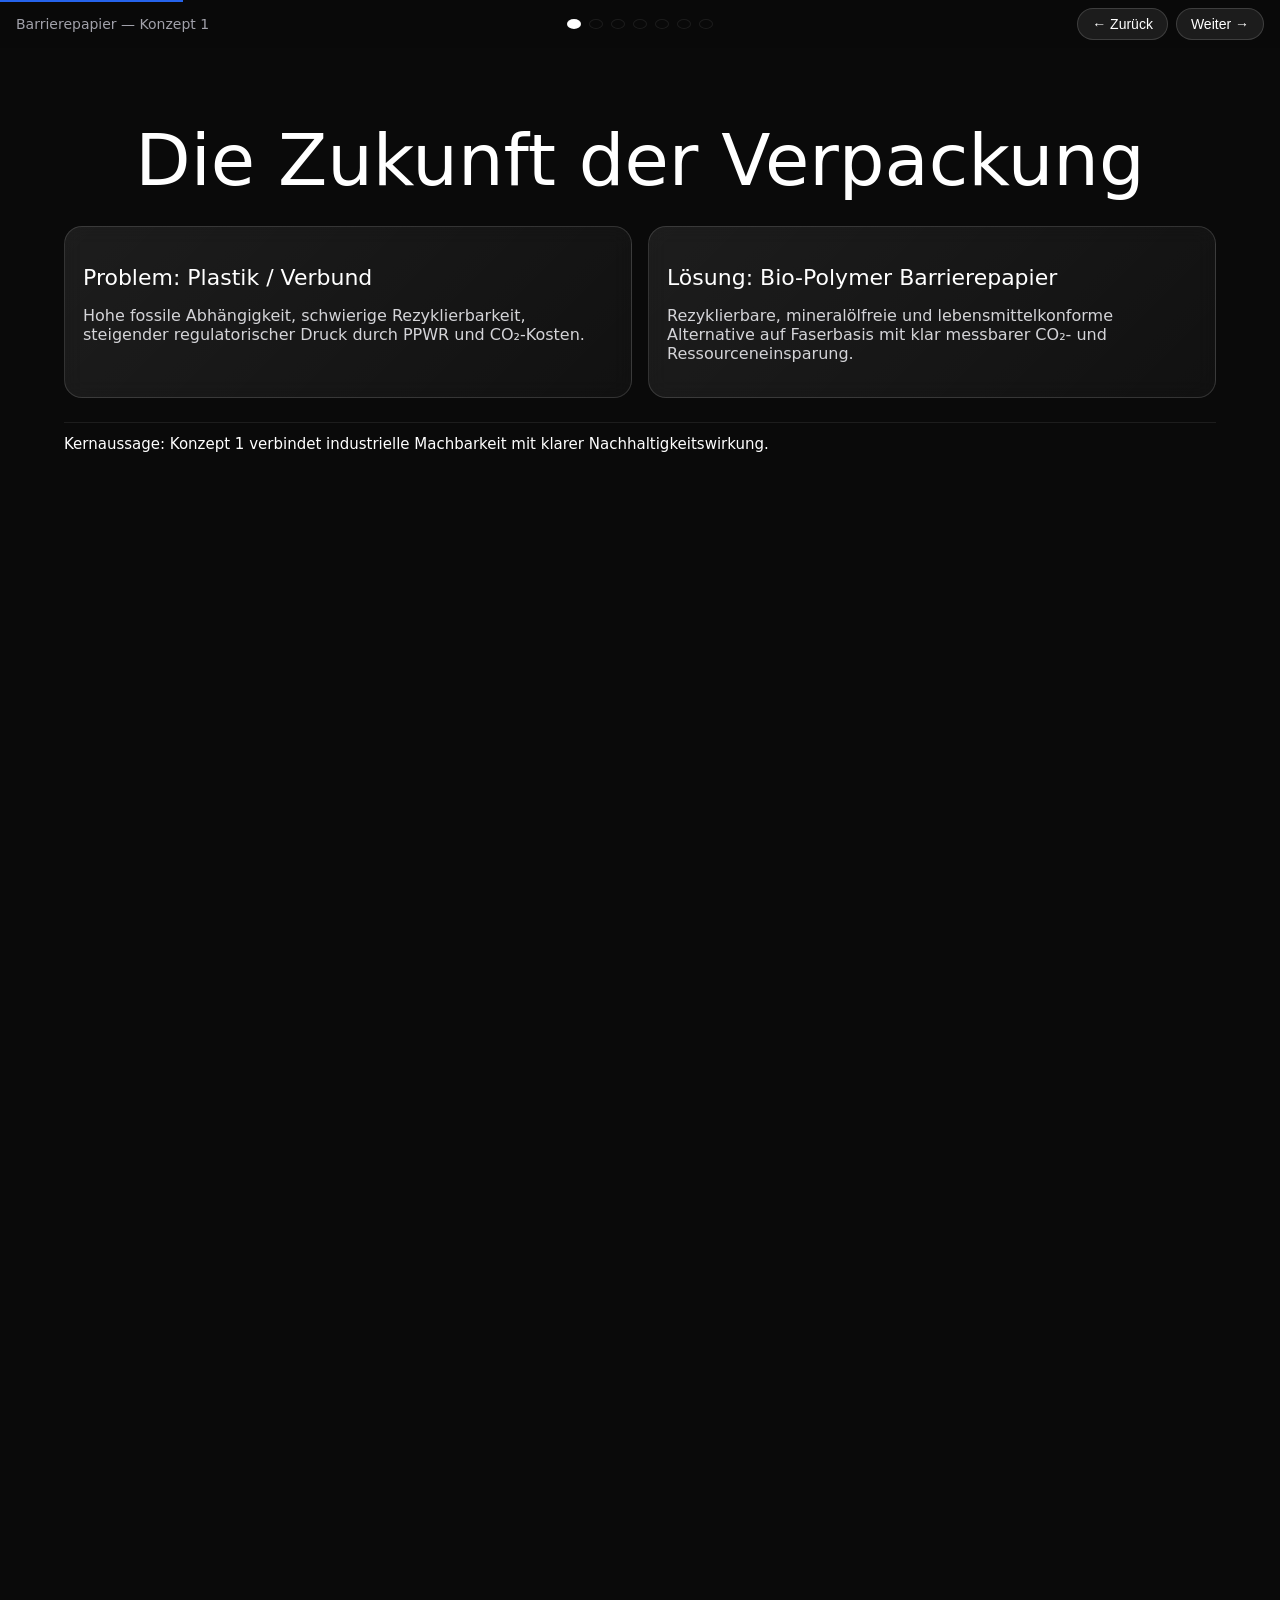
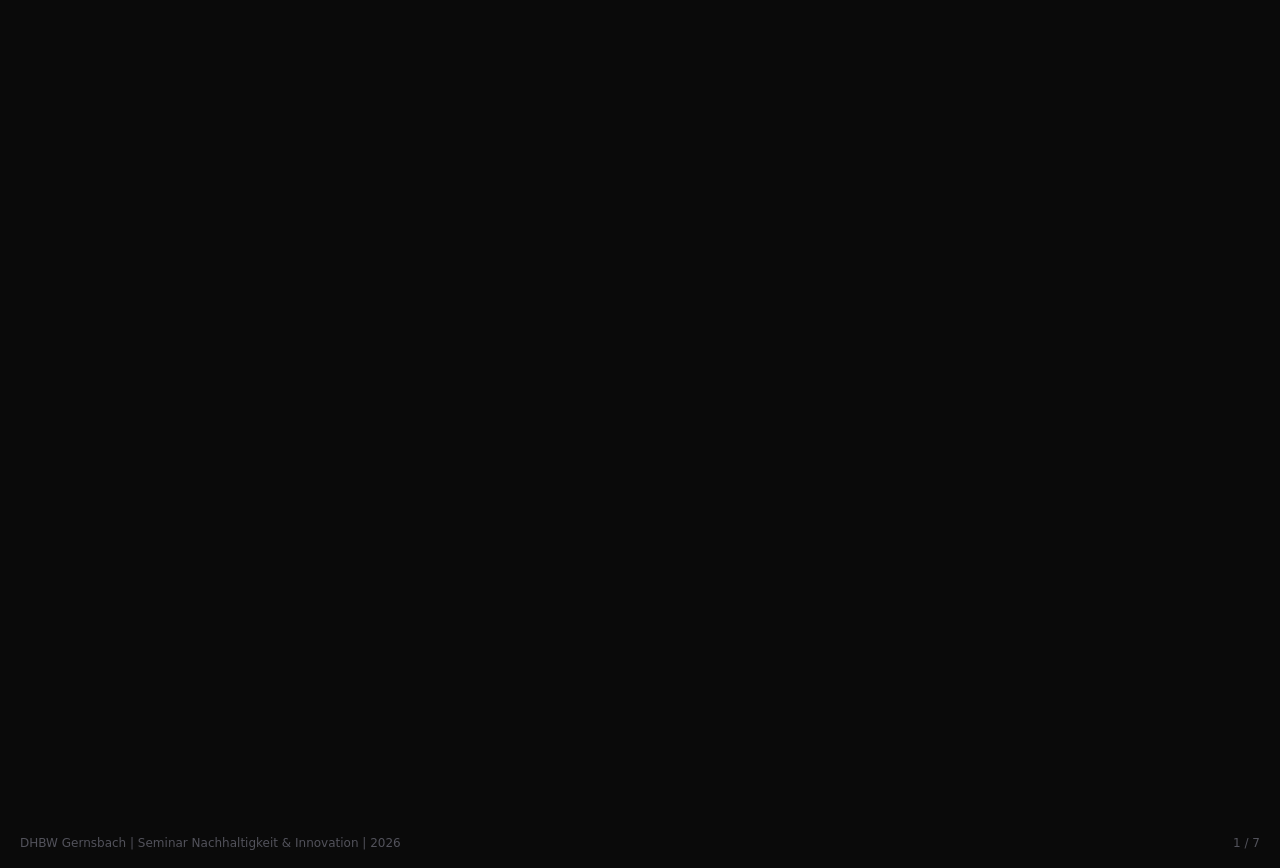
==== commit 8671534f: "Upgrade deck UX with progress bar, transitions, scenario toggle, and interactive enhancements" ====
--- a/index.html
+++ b/index.html
@@ -9,6 +9,7 @@
 </head>
 <body>
   <header class="topbar">
+    <div class="progress"><span id="progressBar"></span></div>
     <div class="project-title">Barrierepapier — Konzept 1</div>
     <nav class="dot-nav" id="dotNav" aria-label="Slide Navigation"></nav>
     <div class="nav-actions">
@@ -18,7 +19,16 @@
   </header>
 
   <main class="deck">
-    <section class="slide active" data-title="Werksgelände">
+    <section class="slide active hero-slide" data-title="Die Zukunft der Verpackung">
+      <h1>Die Zukunft der Verpackung</h1>
+      <div class="hero-grid">
+        <article class="card"><h3>Problem: Plastik / Verbund</h3><p>Hohe fossile Abhängigkeit, schwierige Rezyklierbarkeit, steigender regulatorischer Druck durch PPWR und CO₂-Kosten.</p></article>
+        <article class="card"><h3>Lösung: Bio-Polymer Barrierepapier</h3><p>Rezyklierbare, mineralölfreie und lebensmittelkonforme Alternative auf Faserbasis mit klar messbarer CO₂- und Ressourceneinsparung.</p></article>
+      </div>
+      <p class="so-what">Kernaussage: Konzept 1 verbindet industrielle Machbarkeit mit klarer Nachhaltigkeitswirkung.</p>
+    </section>
+
+    <section class="slide" data-title="Werksgelände">
       <h1>Werksgelände</h1>
       <p class="sub">Umbau Konzept 1 — Standortübersicht</p>
       <div class="plan-wrap">
@@ -59,7 +69,7 @@
         <article class="card"><p class="kpi pos">+15,4</p><p class="meta">OPEX Δ Energie (Mio. €/a)</p></article>
         <article class="card"><p class="kpi pos">+75,1</p><p class="meta">OPEX Δ Rohstoff (Mio. €/a)</p></article>
       </div>
-      <div class="card"><h3>Kumulierter Cashflow über 25 Jahre</h3><div class="chart-wrap"><canvas id="cashflowChart"></canvas></div></div>
+      <div class="card"><h3>Kumulierter Cashflow über 25 Jahre</h3><div class="scenario-toggle"><button class="pill active" data-scenario="standard">Standard</button><button class="pill" data-scenario="co2">CO₂-Steuer Impact</button></div><div class="chart-wrap"><canvas id="cashflowChart"></canvas></div></div>
       <div class="card"><h3>OPEX-Struktur Bestand vs. Umbau (Mio. €/a)</h3><div class="chart-wrap opex"><canvas id="opexChart"></canvas></div><p class="meta right">Gesamt: Bestand 208 Mio. € | Umbau 234 Mio. €</p></div>
       <details><summary>CAPEX-Aufschlüsselung (Top-Positionen)</summary><table><tr><td>Biomassekraftwerk</td><td>124,4 Mio. €</td></tr><tr><td>Papiermaschine (Umbau)</td><td>83,1 Mio. €</td></tr><tr><td>Stoffaufbereitung</td><td>32,9 Mio. €</td></tr><tr><td>Streichmassenaufbereitung</td><td>8,0 Mio. €</td></tr><tr><th>Gesamt</th><th>248,4 Mio. €</th></tr></table></details>
       <details><summary>LCOE Biomassekraftwerk</summary><div class="kpi-grid two"><article class="card"><p class="kpi">40,3</p><p class="meta">Szenario A €/MWh (−50 % vs. Markt)</p></article><article class="card"><p class="kpi">53,3</p><p class="meta">Szenario B €/MWh (−37 % vs. Markt)</p></article></div><p class="meta">Marktpreis Referenz: 80–100 €/MWh · NPV Szenario A: +209 Mio. €</p></details>
@@ -70,7 +80,7 @@
     <section class="slide" data-title="Product Carbon Footprint">
       <h1>Product Carbon Footprint</h1>
       <p class="sub">Cradle-to-Gate | Funktionelle Einheit: 1 m² Barrierepapier</p>
-      <div class="banner"><p class="hero">−52,7 %</p><p class="sub">PCF-Reduktion gegenüber Bestand</p><span class="success">✓ Ziel ≥ 50% erreicht</span></div>
+      <div class="banner"><p class="hero">−52,7 %</p><p class="sub">PCF-Reduktion gegenüber Bestand</p><span class="success">✓ Ziel ≥ 50% erreicht</span><p class="impact">CO₂-Einsparung/Jahr: <strong id="impactCounter">0</strong> t</p></div>
       <div class="kpi-grid three">
         <article class="card"><p class="kpi">0,071</p><p class="meta">PCF Bestand (kg CO₂e/m²)</p></article>
         <article class="card"><p class="kpi">0,034</p><p class="meta">PCF Umbau (kg CO₂e/m²)</p></article>
@@ -86,7 +96,7 @@
       <h1>Slot-Die Barrierebeschichtung</h1>
       <p class="sub">10-Schicht-Sprühtechnologie — wasserbasiert, mineralölfrei, recyclebar</p>
       <div class="split">
-        <article class="card"><p class="meta">50 g/m² gesamt</p><div class="layers"><div style="--h:8%;--c:rgba(37,99,235,.3)">Top Coat hydrophob · 0,8 g/m²</div><div style="--h:14%;--c:rgba(239,159,39,.35)">Barrierestrich oben · 4,0 g/m²</div><div style="--h:10%;--c:rgba(93,202,165,.25)">Primer oben · 2,0 g/m²</div><div style="--h:44%;--c:rgba(255,255,255,.08)">Recyclingfaser · 38,0 g/m²</div><div style="--h:10%;--c:rgba(93,202,165,.25)">Primer unten · 2,0 g/m²</div><div style="--h:14%;--c:rgba(239,159,39,.35)">Barrierestrich unten · 4,0 g/m²</div></div></article>
+        <article class="card"><p class="meta">50 g/m² gesamt</p><div class="layers"><div style="--h:8%;--c:rgba(37,99,235,.3)"><span class="layer-item" data-tip="Hydrophobie, Fettabweisung, Oberflächenhärte">Top Coat hydrophob · 0,8 g/m²</span></div><div style="--h:14%;--c:rgba(239,159,39,.35)"><span class="layer-item" data-tip="MOH+O₂-Barriere durch dichte Polymermatrix">Barrierestrich oben · 4,0 g/m²</span></div><div style="--h:10%;--c:rgba(93,202,165,.25)"><span class="layer-item" data-tip="Porenfüller für homogene Schichtbildung">Primer oben · 2,0 g/m²</span></div><div style="--h:44%;--c:rgba(255,255,255,.08)"><span class="layer-item" data-tip="Trägerschicht AP 04.01.01 mit hoher Verfügbarkeit">Recyclingfaser · 38,0 g/m²</span></div><div style="--h:10%;--c:rgba(93,202,165,.25)"><span class="layer-item" data-tip="Haftvermittler zur Rückseitenstabilisierung">Primer unten · 2,0 g/m²</span></div><div style="--h:14%;--c:rgba(239,159,39,.35)"><span class="layer-item" data-tip="Sauerstoffbarriere & Mineralölstopp auf Rückseite">Barrierestrich unten · 4,0 g/m²</span></div></div></article>
         <article class="card"><h3>Präzisionsbeschichtung ohne Kontakt</h3><p>Das Slot-Die-Verfahren trägt wasserbasierte Funktionsschichten berührungslos und hochpräzise auf. Geeignet für Biopolymer-Dispersionen wie PHA, Chitosan und PVOH — mit homogener Schichtdicke unter 1 μm Toleranz.</p><div class="link-buttons"><a class="pill" href="#">Slot-Die CFD Simulation (Case Study)</a><a class="pill" href="#">Basics of Slot Die Coating — next Machinery</a><a class="pill" href="#">Chitosan Slot-Die — Springer Nature</a></div></article>
       </div>
       <h3>Marktpositionierung — Top-3 Fahrweisen (85 % der Produktion)</h3>
@@ -116,9 +126,17 @@
       <details><summary>Energiemanagement: Bestand vs. Umbau</summary><p>Bestand: Kohlestaubfeuerung, 80% externer Strom, Gas für Yankee-Hauben. Umbau: Biomassekraftwerk, 0% ext. Strom, kein Gas, 14 MW IR-Strahler.</p><p class="meta">CO₂-Einsparung Energie: ~50.000 t CO₂/a</p></details>
       <p class="so-what">Kernaussage: Wasser- und Lieferketteneffekte liefern sofort messbaren Nachhaltigkeitsnutzen.</p>
     </section>
+
+    <section class="slide" data-title="Anhang & Download">
+      <h1>Anhang & Download</h1>
+      <div class="card qr">
+        <div class="qr-box">QR</div>
+        <p>Download Whitepaper / Datentabellen (Platzhalter für QR-Code).</p>
+      </div>
+    </section>
   </main>
 
-  <footer class="foot"><span>DHBW Gernsbach | Seminar Nachhaltigkeit & Innovation | 2026</span><span id="slideCounter">1 / 5</span></footer>
+  <footer class="foot"><span>DHBW Gernsbach | Seminar Nachhaltigkeit & Innovation | 2026</span><span id="slideCounter">1 / 7</span></footer>
   <script src="pitch.js"></script>
 </body>
 </html>
--- a/pitch.css
+++ b/pitch.css
@@ -22,6 +22,8 @@
   background: rgba(10,10,10,.85); backdrop-filter: blur(20px);
 }
 .project-title { font-size: 14px; color: var(--sub); }
+.progress{position:absolute;left:0;right:0;top:0;height:2px;background:transparent;}
+.progress span{display:block;height:100%;width:0;background:#2563eb;transition:width .4s var(--ease);}
 .dot-nav { display: flex; gap: 8px; justify-content: center; }
 .dot { width: 10px; height: 10px; border-radius: 50%; border: 1px solid var(--line); background: transparent; cursor: pointer; }
 .dot.active { background: #fff; }
@@ -34,8 +36,8 @@
 .pill:hover { background: rgba(255,255,255,.15); }
 
 .deck { max-width: 1200px; margin: 0 auto; padding: 30px 24px 90px; }
-.slide { display: none; min-height: calc(100vh - 120px); padding: 20px 0; }
-.slide.active { display: block; }
+.slide { display: block; min-height: calc(100vh - 120px); padding: 20px 0; opacity: 0; transform: translateY(14px); max-height: 0; overflow: hidden; pointer-events: none; transition: opacity .4s var(--ease), transform .4s var(--ease), max-height .4s var(--ease); }
+.slide.active { opacity: 1; transform: translateY(0); max-height: 12000px; pointer-events: auto; }
 .slide > * + * { margin-top: 24px; }
 h1 { font-size: clamp(56px, 7vw, 72px); font-weight: 200; margin: 20px 0 8px; text-align: center; }
 .sub { font-size: 20px; color: var(--sub); text-align: center; margin: 0 0 34px; }
@@ -49,6 +51,9 @@
 .building:hover rect { fill: rgba(255,255,255,.1); }
 .building text { fill: #d4d4d8; font-size: 10px; }
 .building.interactive rect { fill: rgba(37,99,235,.25); stroke: #2563eb; stroke-width: 1.5; cursor: pointer; }
+.building.interactive:hover rect{filter: drop-shadow(0 0 6px rgba(37,99,235,.75));}
+.building.interactive:hover text{animation:pulseText 1.4s infinite;}
+@keyframes pulseText{0%,100%{opacity:1;}50%{opacity:.55;}}
 .pulse { fill: none; stroke: #2563eb; stroke-width: 1.2; animation: pulse 2s infinite; transform-box: fill-box; transform-origin: center; }
 @keyframes pulse { 0% {transform: scale(1); opacity:1;} 50% {transform: scale(1.05); opacity:.6;} 100% {transform: scale(1); opacity:1;} }
 .chips { display: flex; gap: 12px; margin: 12px 0; }
@@ -65,7 +70,7 @@
 .kpi-grid { display: grid; gap: 14px; margin: 12px 0 22px; }
 .kpi-grid.two { grid-template-columns: repeat(2, minmax(0, 1fr)); }
 .kpi-grid.three { grid-template-columns: repeat(3, minmax(0, 1fr)); }
-.card { background: rgba(255,255,255,.05); border: 1px solid var(--line); border-radius: 18px; padding: 18px; }
+.card { background: linear-gradient(135deg, rgba(255,255,255,.08), rgba(255,255,255,.03)); border: 1px solid rgba(255,255,255,.14); border-radius: 18px; padding: 18px; backdrop-filter: blur(10px); }
 .kpi { font-size: clamp(48px, 6vw, 64px); line-height: 1; font-weight: 200; margin: 0 0 8px; color: #fff; }
 .kpi.pos { color: #30D158; }
 .meta { font-size: 13px; color: var(--sub); margin: 0; }
@@ -125,3 +130,20 @@
   .slide { display: block !important; page-break-after: always; min-height: auto; }
   .deck { max-width: none; padding: 0; }
 }
+
+
+.scenario-toggle { display: flex; gap: 8px; margin-bottom: 10px; }
+.scenario-toggle .pill.active { background: rgba(37,99,235,.35); border-color: #2563eb; }
+.impact { text-align: center; color: #a1a1aa; }
+.hero-grid { display: grid; grid-template-columns: 1fr 1fr; gap: 16px; }
+.layer-item { display: block; }
+.layer-tooltip { position: fixed; z-index: 50; background: rgba(12,12,12,.92); border: 1px solid rgba(255,255,255,.18); color: #fff; padding: 8px 10px; border-radius: 10px; font-size: 12px; max-width: 240px; pointer-events: none; opacity: 0; transition: opacity .2s var(--ease); }
+.qr { display: grid; justify-items: center; text-align: center; }
+.qr-box { width: 120px; height: 120px; border: 1px solid var(--line); display: grid; place-items: center; border-radius: 12px; font-weight: 600; }
+
+details { overflow-x: auto; }
+table { min-width: 540px; }
+
+@media (max-width: 900px) {
+  .hero-grid { grid-template-columns: 1fr; }
+}
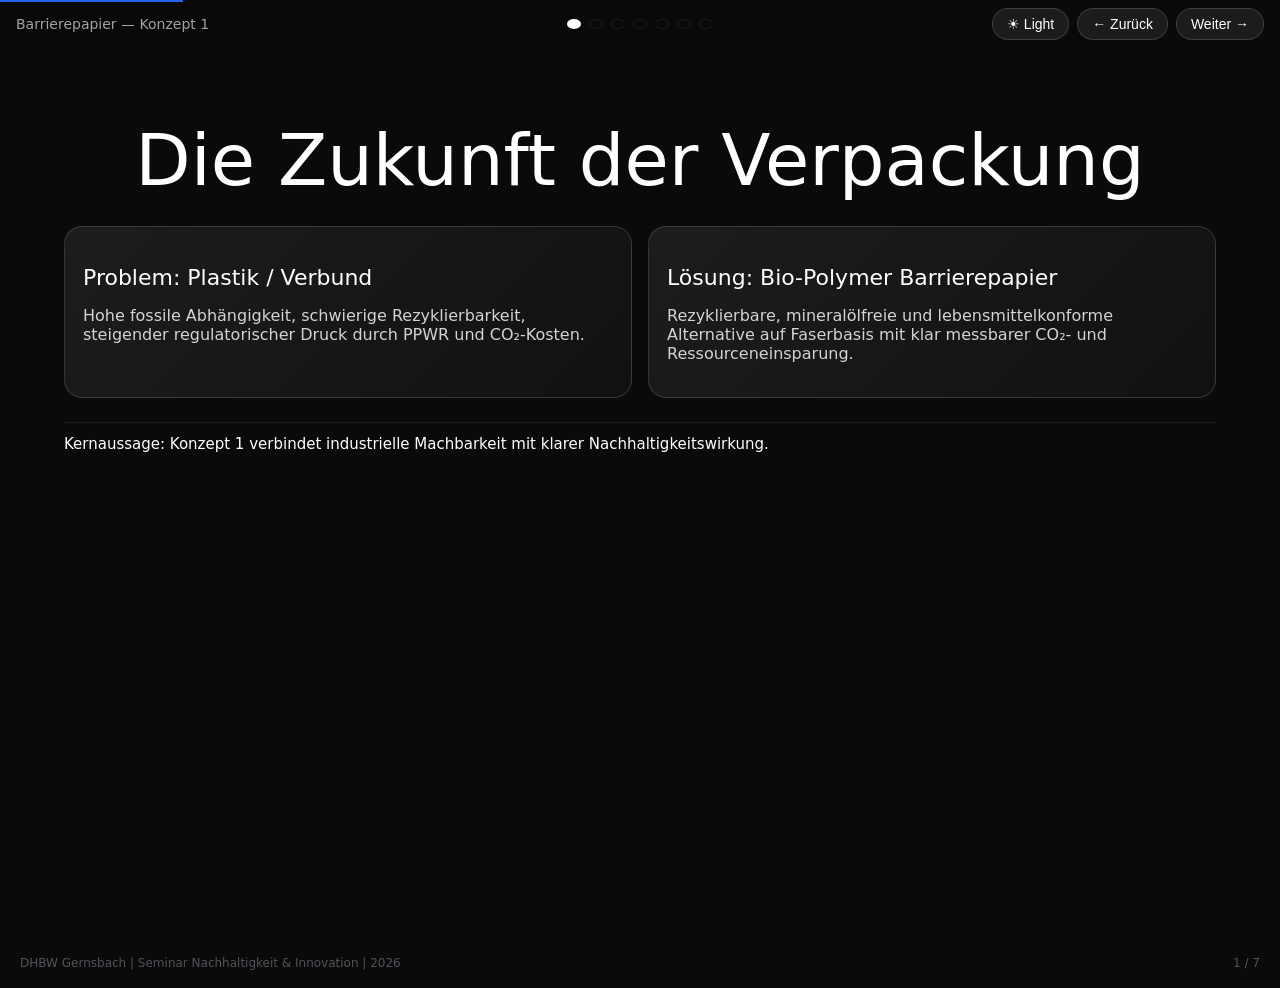
==== commit 4cb3c933: "Add deep-dive microscope, live scenario sliders, scroll storytelling, and bend test" ====
--- a/index.html
+++ b/index.html
@@ -13,7 +13,7 @@
     <div class="project-title">Barrierepapier — Konzept 1</div>
     <nav class="dot-nav" id="dotNav" aria-label="Slide Navigation"></nav>
     <div class="nav-actions">
-      <button id="prevBtn" class="pill">← Zurück</button>
+      <button id="themeBtn" class="pill" aria-pressed="false">☀︎ Light</button><button id="prevBtn" class="pill">← Zurück</button>
       <button id="nextBtn" class="pill">Weiter →</button>
     </div>
   </header>
@@ -74,6 +74,14 @@
       <details><summary>CAPEX-Aufschlüsselung (Top-Positionen)</summary><table><tr><td>Biomassekraftwerk</td><td>124,4 Mio. €</td></tr><tr><td>Papiermaschine (Umbau)</td><td>83,1 Mio. €</td></tr><tr><td>Stoffaufbereitung</td><td>32,9 Mio. €</td></tr><tr><td>Streichmassenaufbereitung</td><td>8,0 Mio. €</td></tr><tr><th>Gesamt</th><th>248,4 Mio. €</th></tr></table></details>
       <details><summary>LCOE Biomassekraftwerk</summary><div class="kpi-grid two"><article class="card"><p class="kpi">40,3</p><p class="meta">Szenario A €/MWh (−50 % vs. Markt)</p></article><article class="card"><p class="kpi">53,3</p><p class="meta">Szenario B €/MWh (−37 % vs. Markt)</p></article></div><p class="meta">Marktpreis Referenz: 80–100 €/MWh · NPV Szenario A: +209 Mio. €</p></details>
       <details><summary>Jahresergebnis (Auswahl)</summary><table><tr><th>Jahr</th><th>EBITDA</th><th>Cashflow</th><th>Kumuliert</th></tr><tr><td>1</td><td>−16,0</td><td>−16,0</td><td>−264</td></tr><tr><td>5</td><td>+27,5</td><td>+22,2</td><td>−174</td></tr><tr><td>10</td><td>+25,4</td><td>+20,8</td><td>−65</td></tr><tr><td>13</td><td>+24,5</td><td>+20,1</td><td>−4</td></tr><tr><td>15</td><td>+23,5</td><td>+19,4</td><td>+36</td></tr><tr><td>25</td><td>+17,1</td><td>+14,9</td><td>+207</td></tr></table></details>
+      
+      <div class="card configurator">
+        <h3>Live-Szenario-Konfigurator</h3>
+        <label>Energiepreis-Entwicklung: <span id="energyVal">0%</span><input id="energyRange" type="range" min="-30" max="30" value="0"/></label>
+        <label>CO₂-Zertifikatspreis: <span id="co2Val">150 €/t</span><input id="co2Range" type="range" min="50" max="300" value="150"/></label>
+        <label>Marktpreis Kunststoff-Referenz: <span id="marketVal">100%</span><input id="marketRange" type="range" min="70" max="140" value="100"/></label>
+      </div>
+
       <p class="so-what">Kernaussage: Break-even wird im Jahr 13 erreicht, danach skaliert der positive Cashflow robust.</p>
     </section>
 
@@ -99,6 +107,16 @@
         <article class="card"><p class="meta">50 g/m² gesamt</p><div class="layers"><div style="--h:8%;--c:rgba(37,99,235,.3)"><span class="layer-item" data-tip="Hydrophobie, Fettabweisung, Oberflächenhärte">Top Coat hydrophob · 0,8 g/m²</span></div><div style="--h:14%;--c:rgba(239,159,39,.35)"><span class="layer-item" data-tip="MOH+O₂-Barriere durch dichte Polymermatrix">Barrierestrich oben · 4,0 g/m²</span></div><div style="--h:10%;--c:rgba(93,202,165,.25)"><span class="layer-item" data-tip="Porenfüller für homogene Schichtbildung">Primer oben · 2,0 g/m²</span></div><div style="--h:44%;--c:rgba(255,255,255,.08)"><span class="layer-item" data-tip="Trägerschicht AP 04.01.01 mit hoher Verfügbarkeit">Recyclingfaser · 38,0 g/m²</span></div><div style="--h:10%;--c:rgba(93,202,165,.25)"><span class="layer-item" data-tip="Haftvermittler zur Rückseitenstabilisierung">Primer unten · 2,0 g/m²</span></div><div style="--h:14%;--c:rgba(239,159,39,.35)"><span class="layer-item" data-tip="Sauerstoffbarriere & Mineralölstopp auf Rückseite">Barrierestrich unten · 4,0 g/m²</span></div></div></article>
         <article class="card"><h3>Präzisionsbeschichtung ohne Kontakt</h3><p>Das Slot-Die-Verfahren trägt wasserbasierte Funktionsschichten berührungslos und hochpräzise auf. Geeignet für Biopolymer-Dispersionen wie PHA, Chitosan und PVOH — mit homogener Schichtdicke unter 1 μm Toleranz.</p><div class="link-buttons"><a class="pill" href="#">Slot-Die CFD Simulation (Case Study)</a><a class="pill" href="#">Basics of Slot Die Coating — next Machinery</a><a class="pill" href="#">Chitosan Slot-Die — Springer Nature</a></div></article>
       </div>
+      
+      <div class="card microscope-card">
+        <h3>Mikroskop-Ansicht (Deep Dive)</h3>
+        <p class="meta">Bewege die Lupe über die Papieroberfläche, um den 3D-Querschnitt der Barrierestruktur zu sehen.</p>
+        <div id="microscope" class="microscope">
+          <div class="paper-surface"></div>
+          <div id="lens" class="lens"><div class="zoom-layer"></div></div>
+        </div>
+      </div>
+
       <h3>Marktpositionierung — Top-3 Fahrweisen (85 % der Produktion)</h3>
       <div class="kpi-grid three"><article class="card"><p class="kpi">45 %</p><p class="meta">Standard Fett · KIT ≥ 10 | WVTR &lt; 150 | bis 200 °C</p><div class="bar"><span style="width:45%"></span></div></article><article class="card"><p class="kpi">25 %</p><p class="meta">Universal · KIT ≥ 10 | WVTR &lt; 80 | OTR &lt; 50</p><div class="bar"><span style="width:25%"></span></div></article><article class="card"><p class="kpi">10 %</p><p class="meta">Hochtemperatur · KIT ≥ 8 | bis 220 °C</p><div class="bar"><span style="width:10%"></span></div></article></div>
       <details><summary>Alle 6 Produktvarianten</summary><table><tr><th>Variante</th><th>Anteil</th><th>Fokus</th></tr><tr><td>Standard Fett</td><td>45%</td><td>Fettbarriere</td></tr><tr><td>Universal</td><td>25%</td><td>Fett + MOH</td></tr><tr><td>Hochtemperatur</td><td>10%</td><td>220°C Stabilität</td></tr><tr><td>MOH-konform</td><td>5%</td><td>MOSH/MOAH</td></tr><tr><td>Max Fett+MOH</td><td>5%</td><td>Kombi-Barriere</td></tr><tr><td>Hochbarriere OTR</td><td>5%</td><td>Sauerstoffbarriere</td></tr></table></details>
@@ -124,6 +142,14 @@
       <div class="card"><h3>Lieferkette</h3><p>BEKP Eukalyptus (Bestand): 🚢 9.000 km → 1,10 kg CO₂e/kg</p><p>Altpapier AP 04.01.01 (Umbau): 🚚 50 km → 0,09 kg CO₂e/kg</p><div class="distance"><div class="full"></div><div class="tiny"></div></div><p class="meta">−99,4 % Transportdistanz</p></div>
       <details><summary>Vollständige Wasserbilanz</summary><table><tr><td>Abwasser zur Behandlung</td><td>8,5 m³/t</td><td>Hauptabstrom</td></tr><tr><td>Verdunstung</td><td>2,2 m³/t</td><td>thermischer Verlust</td></tr><tr><td>Produktfeuchte</td><td>0,05 m³/t</td><td>Austrag im Produkt</td></tr><tr><td>Schlamm/Rejekte</td><td>0,5 m³/t</td><td>Faseraustrag</td></tr><tr><td>Kühlwasserverluste</td><td>0,75 m³/t</td><td>nicht rückführbar</td></tr><tr><td>Interne Kreislaufwasser</td><td>150 m³/t</td><td>direkt rückführbar</td></tr></table></details>
       <details><summary>Energiemanagement: Bestand vs. Umbau</summary><p>Bestand: Kohlestaubfeuerung, 80% externer Strom, Gas für Yankee-Hauben. Umbau: Biomassekraftwerk, 0% ext. Strom, kein Gas, 14 MW IR-Strahler.</p><p class="meta">CO₂-Einsparung Energie: ~50.000 t CO₂/a</p></details>
+      
+      <div class="card bend-test">
+        <h3>Physische Simulation: Biege-Test</h3>
+        <p class="meta">Ziehe den Regler: selbst bei starker Faltung bleibt die Barriere stabil.</p>
+        <input id="bendRange" type="range" min="0" max="100" value="0"/>
+        <div class="paper-wrap"><div id="paperSheet" class="paper-sheet">KIT-Integrität <span id="kitVal">100%</span></div></div>
+      </div>
+
       <p class="so-what">Kernaussage: Wasser- und Lieferketteneffekte liefern sofort messbaren Nachhaltigkeitsnutzen.</p>
     </section>
 
--- a/pitch.css
+++ b/pitch.css
@@ -36,8 +36,9 @@
 .pill:hover { background: rgba(255,255,255,.15); }
 
 .deck { max-width: 1200px; margin: 0 auto; padding: 30px 24px 90px; }
-.slide { display: block; min-height: calc(100vh - 120px); padding: 20px 0; opacity: 0; transform: translateY(14px); max-height: 0; overflow: hidden; pointer-events: none; transition: opacity .4s var(--ease), transform .4s var(--ease), max-height .4s var(--ease); }
-.slide.active { opacity: 1; transform: translateY(0); max-height: 12000px; pointer-events: auto; }
+.slide { display: none; padding: 20px 0; opacity: 0; transform: translateY(14px); }
+.slide.active { display: block; min-height: calc(100vh - 120px); animation: slideIn .4s var(--ease) forwards; }
+@keyframes slideIn { from { opacity: 0; transform: translateY(14px);} to { opacity: 1; transform: translateY(0);} }
 .slide > * + * { margin-top: 24px; }
 h1 { font-size: clamp(56px, 7vw, 72px); font-weight: 200; margin: 20px 0 8px; text-align: center; }
 .sub { font-size: 20px; color: var(--sub); text-align: center; margin: 0 0 34px; }
@@ -147,3 +148,38 @@
 @media (max-width: 900px) {
   .hero-grid { grid-template-columns: 1fr; }
 }
+
+
+body.theme-light {
+  --bg: #f6f8fc;
+  --line: rgba(23, 39, 68, 0.12);
+  --text: #16223c;
+  --sub: #4c5f82;
+  --body: #25395f;
+  --blue: #2563eb;
+}
+body.theme-light .topbar { background: rgba(246,248,252,.9); }
+body.theme-light .dot.active { background: #16223c; }
+body.theme-light .card { background: linear-gradient(135deg, rgba(255,255,255,.9), rgba(245,248,255,.8)); }
+body.theme-light .pill { color: #16223c; border-color: rgba(23,39,68,.2); background: rgba(23,39,68,.06); }
+body.theme-light .so-what { color: #16223c; }
+
+.configurator label { display: block; margin: 10px 0; color: var(--sub); }
+.configurator input[type="range"] { width: 100%; margin-top: 6px; }
+
+.microscope { position: relative; height: 260px; border: 1px solid var(--line); border-radius: 14px; overflow: hidden; cursor: none; }
+.paper-surface { position: absolute; inset: 0; background: repeating-linear-gradient(45deg, rgba(255,255,255,.05) 0 8px, rgba(255,255,255,.02) 8px 16px); }
+.lens { position: absolute; width: 140px; height: 140px; border-radius: 50%; border: 2px solid rgba(255,255,255,.8); overflow: hidden; pointer-events: none; transform: translate(-999px,-999px); }
+.zoom-layer { width: 320%; height: 320%; background:
+ radial-gradient(circle at 35% 35%, rgba(37,99,235,.35), transparent 45%),
+ radial-gradient(circle at 62% 48%, rgba(93,202,165,.35), transparent 40%),
+ radial-gradient(circle at 55% 65%, rgba(255,255,255,.3), transparent 55%),
+ #0f1426;
+}
+
+.bend-test input[type="range"] { width: 100%; }
+.paper-wrap { perspective: 900px; margin-top: 10px; }
+.paper-sheet { width: min(480px, 100%); padding: 22px; border-radius: 12px; border: 1px solid var(--line); background: rgba(255,255,255,.08); transform-origin: left center; transition: transform .2s var(--ease); }
+
+.reveal-item { opacity: 0; transform: translateY(16px); transition: all .45s var(--ease); }
+.reveal-item.revealed { opacity: 1; transform: translateY(0); }
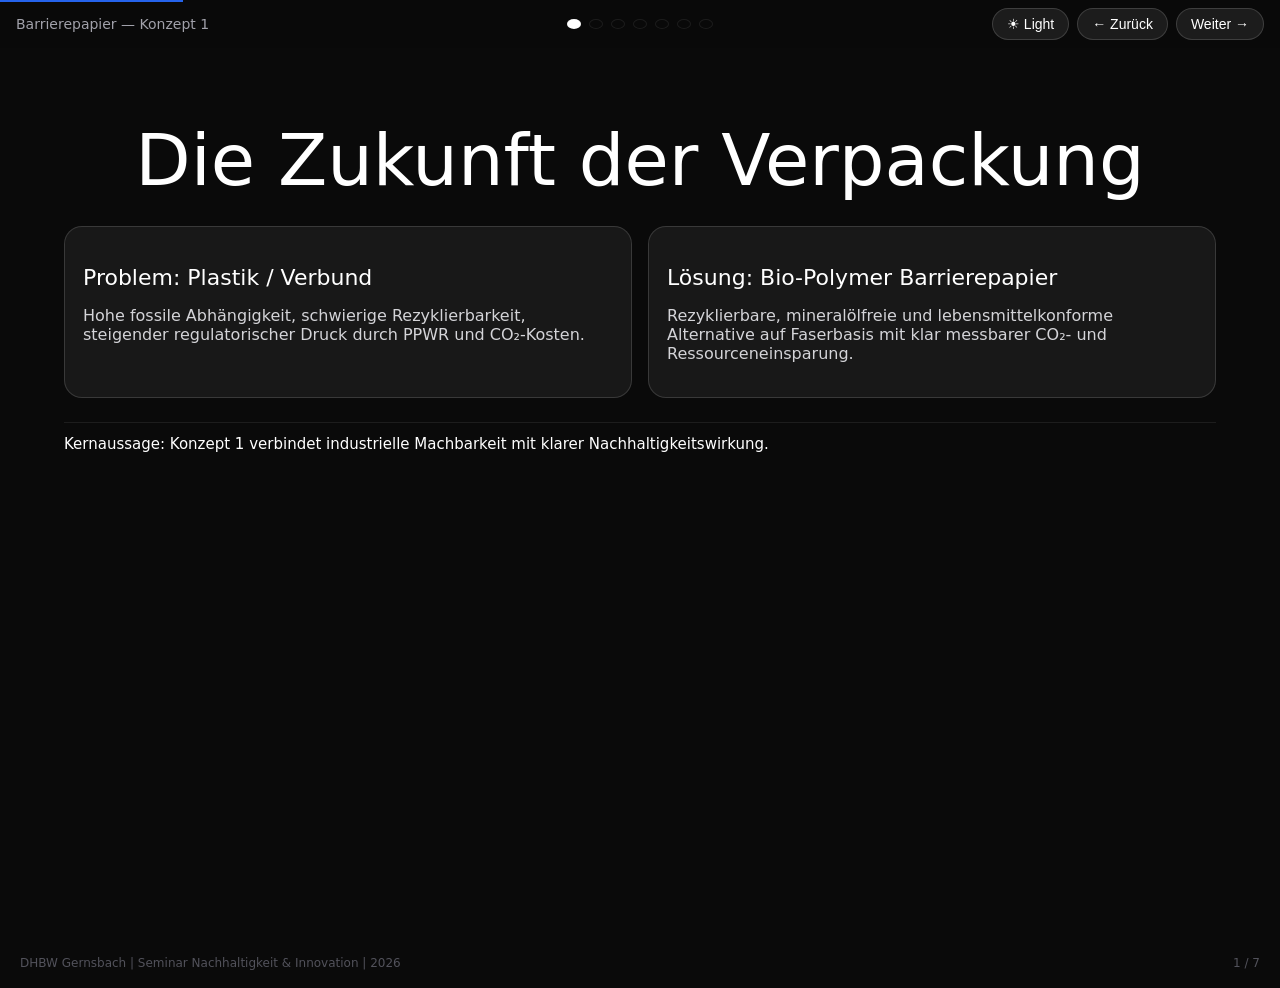
==== commit e250b0c6: "Address review: stable chart init, scroll edge logic, flat cards, and live break-even label" ====
--- a/index.html
+++ b/index.html
@@ -53,6 +53,17 @@
           <button class="chip" data-target="pm">Papiermaschine → Details</button>
         </div>
       </div>
+      <div class="card sankey-card">
+        <h3>Energie-Autarkie Fluss</h3>
+        <svg id="sankeySvg" viewBox="0 0 700 180" class="sankey">
+          <rect x="20" y="50" width="140" height="60" rx="8"/><text x="30" y="85">Stoffaufbereitung</text>
+          <rect x="280" y="50" width="140" height="60" rx="8"/><text x="292" y="85">Biomasse-KW</text>
+          <rect x="540" y="50" width="140" height="60" rx="8"/><text x="552" y="85">Papiermaschine</text>
+          <path id="flowForward" d="M160 80 C220 80, 220 80, 280 80"/>
+          <path id="flowSteam" d="M420 80 C480 80, 480 80, 540 80"/>
+        </svg>
+        <p class="meta">Klick auf Stoffaufbereitung aktiviert den Material- und Dampfpfad.</p>
+      </div>
       <p class="so-what">Kernaussage: Der Umbau ist standortlogisch integrierbar und die kritischen Anlagen sind klar adressiert.</p>
       <div id="overlayPanel" class="overlay-panel">
         <div class="overlay-head"><h3 id="overlayTitle">Detailansicht</h3><button id="closeOverlay" class="pill">✕ Schließen</button></div>
@@ -80,6 +91,7 @@
         <label>Energiepreis-Entwicklung: <span id="energyVal">0%</span><input id="energyRange" type="range" min="-30" max="30" value="0"/></label>
         <label>CO₂-Zertifikatspreis: <span id="co2Val">150 €/t</span><input id="co2Range" type="range" min="50" max="300" value="150"/></label>
         <label>Marktpreis Kunststoff-Referenz: <span id="marketVal">100%</span><input id="marketRange" type="range" min="70" max="140" value="100"/></label>
+        <p class="meta" id="breakEvenLive">Aktueller Break-Even: Jahr 13</p>
       </div>
 
       <p class="so-what">Kernaussage: Break-even wird im Jahr 13 erreicht, danach skaliert der positive Cashflow robust.</p>
@@ -108,13 +120,24 @@
         <article class="card"><h3>Präzisionsbeschichtung ohne Kontakt</h3><p>Das Slot-Die-Verfahren trägt wasserbasierte Funktionsschichten berührungslos und hochpräzise auf. Geeignet für Biopolymer-Dispersionen wie PHA, Chitosan und PVOH — mit homogener Schichtdicke unter 1 μm Toleranz.</p><div class="link-buttons"><a class="pill" href="#">Slot-Die CFD Simulation (Case Study)</a><a class="pill" href="#">Basics of Slot Die Coating — next Machinery</a><a class="pill" href="#">Chitosan Slot-Die — Springer Nature</a></div></article>
       </div>
       
-      <div class="card microscope-card">
-        <h3>Mikroskop-Ansicht (Deep Dive)</h3>
-        <p class="meta">Bewege die Lupe über die Papieroberfläche, um den 3D-Querschnitt der Barrierestruktur zu sehen.</p>
-        <div id="microscope" class="microscope">
-          <div class="paper-surface"></div>
-          <div id="lens" class="lens"><div class="zoom-layer"></div></div>
-        </div>
+      <div class="card slotdie-anim-card">
+        <h3>Slot-Die Coating — Technische Animation</h3>
+        <label class="meta">Geschwindigkeit <input id="speedRange" type="range" min="0.4" max="2" step="0.1" value="1"/></label>
+        <svg id="slotDieAnim" class="slotdie-anim" viewBox="0 0 760 260" aria-label="Slot-Die Animation">
+          <defs>
+            <pattern id="webPattern" width="20" height="20" patternUnits="userSpaceOnUse">
+              <rect width="20" height="20" fill="rgba(255,255,255,0.06)"/>
+              <line x1="0" y1="0" x2="20" y2="20" stroke="rgba(255,255,255,0.12)" stroke-width="1"/>
+            </pattern>
+          </defs>
+          <path class="web-path" d="M310 250 L310 70 Q310 40 350 40 L620 40"/>
+          <path class="coating-path" d="M334 190 L334 70 Q334 40 350 40 L620 40"/>
+          <path class="slotdie-head" d="M210 170 L300 170 L330 130 L260 130 Z"/>
+          <rect class="slotdie-gap" x="322" y="132" width="8" height="24" rx="2"/>
+          <path class="fluid-jet" d="M326 156 L334 190"/>
+          <circle class="roller" cx="350" cy="40" r="28"/>
+          <line class="roller-mark" x1="350" y1="40" x2="370" y2="40"/>
+        </svg>
       </div>
 
       <h3>Marktpositionierung — Top-3 Fahrweisen (85 % der Produktion)</h3>
@@ -129,6 +152,19 @@
         <table><tr><th>Komponente</th><th>Teile</th><th>Dosierung</th><th>Funktion</th></tr><tr><td>AKD</td><td>35</td><td>0,140</td><td>Hydrophobierung</td></tr><tr><td>Shellac E904</td><td>20</td><td>0,080</td><td>Filmhärte, Fettdichtigkeit</td></tr><tr><td>Acrylatbinder</td><td>40</td><td>0,160</td><td>Kohäsion, Haftung</td></tr><tr><td>Slipadditiv</td><td>3</td><td>0,012</td><td>Gleitverhalten</td></tr><tr><td>Netzmittel</td><td>1</td><td>0,004</td><td>Verlauf</td></tr><tr><td>Entschäumer</td><td>1</td><td>0,004</td><td>Oberflächenqualität</td></tr></table>
       </details>
       <details><summary>Technische Produktspezifikationen</summary><table><tr><th>Eigenschaft</th><th>Bestand</th><th>Umbau</th><th>Prüfnorm</th></tr><tr><td>Flächengewicht</td><td>40 g/m² ±2%</td><td>50 g/m² ±2%</td><td>ISO 536</td></tr><tr><td>Dicke</td><td>50 µm ±5%</td><td>65 µm ±5%</td><td>ISO 534</td></tr><tr><td>Zugfestigkeit MD</td><td>≥3,5 kN/m</td><td>≥3,2 kN/m</td><td>ISO 1924-2</td></tr><tr><td>KIT</td><td>≥8</td><td>≥8</td><td>TAPPI T 559</td></tr><tr><td>WVTR</td><td>&lt;250</td><td>&lt;80</td><td>ISO 2528</td></tr><tr><td>OTR</td><td>—</td><td>&lt;20</td><td>ISO 15105-2</td></tr></table></details>
+      
+      <div class="card builder-card">
+        <h3>Barrier-Builder (Wirkmechanismen)</h3>
+        <div class="builder-grid">
+          <div>
+            <label><input type="checkbox" class="layer-toggle" data-layer="chitosan" checked /> Chitosan aktiv</label>
+            <label><input type="checkbox" class="layer-toggle" data-layer="pha" checked /> PHA aktiv</label>
+            <label><input type="checkbox" class="layer-toggle" data-layer="top" checked /> Top Coat aktiv</label>
+          </div>
+          <div class="otr-box">OTR: <strong id="otrValue">18</strong> cm³/m²·d</div>
+        </div>
+      </div>
+
       <p class="so-what">Kernaussage: Slot-Die ermöglicht stabile Barriereperformance bei industrieller Skalierbarkeit.</p>
     </section>
 
@@ -143,18 +179,22 @@
       <details><summary>Vollständige Wasserbilanz</summary><table><tr><td>Abwasser zur Behandlung</td><td>8,5 m³/t</td><td>Hauptabstrom</td></tr><tr><td>Verdunstung</td><td>2,2 m³/t</td><td>thermischer Verlust</td></tr><tr><td>Produktfeuchte</td><td>0,05 m³/t</td><td>Austrag im Produkt</td></tr><tr><td>Schlamm/Rejekte</td><td>0,5 m³/t</td><td>Faseraustrag</td></tr><tr><td>Kühlwasserverluste</td><td>0,75 m³/t</td><td>nicht rückführbar</td></tr><tr><td>Interne Kreislaufwasser</td><td>150 m³/t</td><td>direkt rückführbar</td></tr></table></details>
       <details><summary>Energiemanagement: Bestand vs. Umbau</summary><p>Bestand: Kohlestaubfeuerung, 80% externer Strom, Gas für Yankee-Hauben. Umbau: Biomassekraftwerk, 0% ext. Strom, kein Gas, 14 MW IR-Strahler.</p><p class="meta">CO₂-Einsparung Energie: ~50.000 t CO₂/a</p></details>
       
+      <p class="so-what">Kernaussage: Wasser- und Lieferketteneffekte liefern sofort messbaren Nachhaltigkeitsnutzen.</p>
+    </section>
+
+    <section class="slide" data-title="Anhang & Download">
+      <h1>Anhang & Download</h1>
+            <div class="card microscope-card">
+        <h3>Mikroskop-Ansicht (Deep Dive)</h3>
+        <p class="meta">Bewege die Lupe über die Papieroberfläche, um den 3D-Querschnitt der Barrierestruktur zu sehen.</p>
+        <div id="microscope" class="microscope"><div class="paper-surface"></div><div id="lens" class="lens"><div class="zoom-layer"></div></div></div>
+      </div>
       <div class="card bend-test">
         <h3>Physische Simulation: Biege-Test</h3>
         <p class="meta">Ziehe den Regler: selbst bei starker Faltung bleibt die Barriere stabil.</p>
         <input id="bendRange" type="range" min="0" max="100" value="0"/>
         <div class="paper-wrap"><div id="paperSheet" class="paper-sheet">KIT-Integrität <span id="kitVal">100%</span></div></div>
       </div>
-
-      <p class="so-what">Kernaussage: Wasser- und Lieferketteneffekte liefern sofort messbaren Nachhaltigkeitsnutzen.</p>
-    </section>
-
-    <section class="slide" data-title="Anhang & Download">
-      <h1>Anhang & Download</h1>
       <div class="card qr">
         <div class="qr-box">QR</div>
         <p>Download Whitepaper / Datentabellen (Platzhalter für QR-Code).</p>
--- a/pitch.css
+++ b/pitch.css
@@ -71,7 +71,7 @@
 .kpi-grid { display: grid; gap: 14px; margin: 12px 0 22px; }
 .kpi-grid.two { grid-template-columns: repeat(2, minmax(0, 1fr)); }
 .kpi-grid.three { grid-template-columns: repeat(3, minmax(0, 1fr)); }
-.card { background: linear-gradient(135deg, rgba(255,255,255,.08), rgba(255,255,255,.03)); border: 1px solid rgba(255,255,255,.14); border-radius: 18px; padding: 18px; backdrop-filter: blur(10px); }
+.card { background: rgba(255,255,255,.06); border: 1px solid rgba(255,255,255,.14); border-radius: 18px; padding: 18px; backdrop-filter: blur(10px); }
 .kpi { font-size: clamp(48px, 6vw, 64px); line-height: 1; font-weight: 200; margin: 0 0 8px; color: #fff; }
 .kpi.pos { color: #30D158; }
 .meta { font-size: 13px; color: var(--sub); margin: 0; }
@@ -160,7 +160,7 @@
 }
 body.theme-light .topbar { background: rgba(246,248,252,.9); }
 body.theme-light .dot.active { background: #16223c; }
-body.theme-light .card { background: linear-gradient(135deg, rgba(255,255,255,.9), rgba(245,248,255,.8)); }
+body.theme-light .card { background: rgba(255,255,255,.86); }
 body.theme-light .pill { color: #16223c; border-color: rgba(23,39,68,.2); background: rgba(23,39,68,.06); }
 body.theme-light .so-what { color: #16223c; }
 
@@ -183,3 +183,41 @@
 
 .reveal-item { opacity: 0; transform: translateY(16px); transition: all .45s var(--ease); }
 .reveal-item.revealed { opacity: 1; transform: translateY(0); }
+
+.sankey { width: 100%; height: auto; }
+.sankey rect { fill: rgba(255,255,255,.06); stroke: var(--line); }
+.sankey text { fill: var(--sub); font-size: 12px; }
+.sankey path { fill: none; stroke: rgba(255,255,255,.25); stroke-width: 8; stroke-linecap: round; transition: stroke .25s var(--ease), filter .25s var(--ease); }
+.sankey path.active { stroke: #2563eb; filter: drop-shadow(0 0 6px rgba(37,99,235,.65)); }
+
+.builder-grid { display: grid; grid-template-columns: 1fr auto; gap: 14px; align-items: center; }
+.builder-grid label { display: block; margin: 8px 0; color: var(--sub); }
+.otr-box { border: 1px solid var(--line); border-radius: 10px; padding: 10px 14px; font-size: 20px; }
+.otr-box.warn { color: #ff453a; border-color: rgba(255,69,58,.5); }
+
+.slotdie-anim-card { --speed: 1; }
+.slotdie-anim { width: 100%; height: auto; border: 1px solid var(--line); border-radius: 14px; background: rgba(255,255,255,.02); }
+.web-path {
+  fill: none;
+  stroke: rgba(210,220,240,.7);
+  stroke-width: 26;
+  stroke-dasharray: 10 14;
+  animation: webFlow calc(4s / var(--speed)) linear infinite;
+}
+.coating-path {
+  fill: none;
+  stroke: rgba(37,99,235,.85);
+  stroke-width: 10;
+  stroke-linecap: round;
+  stroke-dasharray: 8 12;
+  animation: coatFlow calc(3s / var(--speed)) linear infinite;
+}
+.slotdie-head { fill: rgba(255,255,255,.12); stroke: rgba(255,255,255,.35); }
+.slotdie-gap { fill: rgba(255,255,255,.9); }
+.fluid-jet { fill: none; stroke: rgba(37,99,235,.9); stroke-width: 6; stroke-linecap: round; }
+.roller { fill: rgba(255,255,255,.08); stroke: rgba(255,255,255,.5); }
+.roller-mark { stroke: #fff; stroke-width: 3; transform-origin: 350px 40px; animation: rollerSpin calc(2s / var(--speed)) linear infinite; }
+
+@keyframes webFlow { from { stroke-dashoffset: 0; } to { stroke-dashoffset: -240; } }
+@keyframes coatFlow { from { stroke-dashoffset: 0; } to { stroke-dashoffset: -160; } }
+@keyframes rollerSpin { from { transform: rotate(0deg); } to { transform: rotate(360deg); } }
